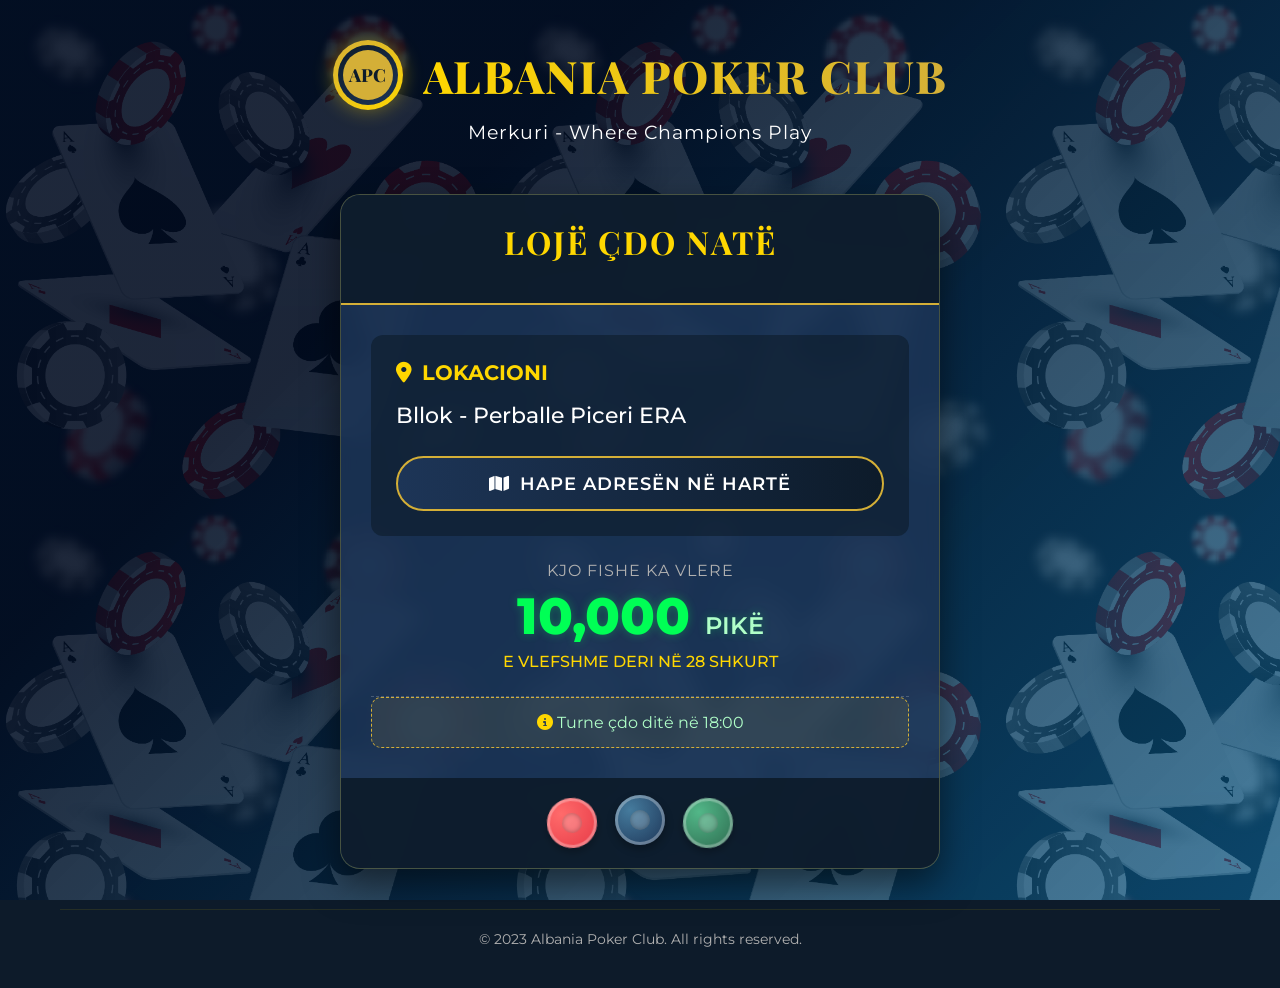
==== index.html @ 812c8078 "Edit text" ====
<!doctype html>
<html lang="en">
  <head>
    <meta charset="UTF-8" />
    <meta name="viewport" content="width=device-width, initial-scale=1.0" />
    <link
      href="https://fonts.googleapis.com/css2?family=Playfair+Display:wght@400;700;800&family=Montserrat:wght@300;400;500;600;700&display=swap"
      rel="stylesheet"
    />
    <link
      rel="stylesheet"
      href="https://cdnjs.cloudflare.com/ajax/libs/font-awesome/6.4.0/css/all.min.css"
    />
    <link rel="stylesheet" href="styles.css" />
    <title>Albania Poker Club | Merkuri</title>
  </head>
  <body>
    <div class="background-overlay"></div>

    <div class="container">
      <header class="header">
        <div class="logo">
          <div class="chip">
            <div class="chip-inner">
              <span>APC</span>
            </div>
          </div>
          <h1 class="club-name">Albania Poker Club</h1>
        </div>
        <div class="tagline">Merkuri - Where Champions Play</div>
      </header>

      <main class="main-content">
        <div class="tournament-card">
          <div class="card-header">
            <h2 class="tournament-title">LOJË ÇDO NATË</h2>
            <!-- <div class="free-entry-badge">ÇDO NATË</div> -->
          </div>

          <div class="card-body">
            <!-- <div class="tournament-details">
              <div class="detail-item">
                <i class="fas fa-clock"></i>
                <div>
                  <div class="detail-label">FILLON NË</div>
                  <div class="detail-value">18:00</div>
                </div>
              </div>

              <div class="detail-item">
                <i class="fas fa-calendar-day"></i>
                <div>
                  <div class="detail-label">TURNE</div>
                  <div class="detail-value">ÇDO DITË</div>
                </div>
              </div>
            </div> -->

            <div class="location-section">
              <h3 class="section-title">
                <i class="fas fa-map-marker-alt"></i> LOKACIONI
              </h3>
              <p class="address">Bllok - Perballe Piceri ERA</p>

              <a
                href="https://maps.app.goo.gl/FDHMuUutxPxe1han6"
                class="map-button"
                target="_blank"
              >
                <i class="fas fa-map"></i>
                HAPE ADRESËN NË HARTË
              </a>
            </div>

            <div class="featured-prize">
              <div class="prize-label">KJO FISHE KA VLERE</div>
              <div class="prize-value">
                10,000 <span class="prize-unit">PIKË</span>
              </div>
              <div class="prize-note">E VLEFSHME DERI NË 28 SHKURT</div>
            </div>

            <div class="action-note">
              <p><i class="fas fa-info-circle"></i> Turne çdo ditë në 18:00</p>
            </div>
          </div>

          <div class="card-footer">
            <div class="chip-stack">
              <div class="chip chip-red"></div>
              <div class="chip chip-blue"></div>
              <div class="chip chip-green"></div>
            </div>
          </div>
        </div>
      </main>

      <footer class="footer">
        <p>© 2023 Albania Poker Club. All rights reserved.</p>
      </footer>
    </div>

    <script src="script.js"></script>
  </body>
</html>
---- styles.css ----
* {
  margin: 0;
  padding: 0;
  box-sizing: border-box;
}

body {
  font-family: "Montserrat", sans-serif;
  height: 100vh;
  background-color: #0d1b2a;
  color: #fff;
  overflow-x: hidden;
  position: relative;
}

.container {
  position: relative;
  z-index: 2;
  min-height: 100vh;
  display: flex;
  flex-direction: column;
  padding: 20px;
  max-width: 1200px;
  margin: 0 auto;
}

/* Background with overlay */
body::before {
  content: "";
  position: fixed;
  top: 0;
  left: 0;
  width: 100%;
  height: 100%;
  background-image: url("assets/poker_bg2.png");
  background-size: 500px auto; /* Or 250px auto - adjust as needed */
  background-repeat: repeat;
  background-position: top left;
  z-index: 1;
}

.background-overlay {
  position: fixed;
  top: 0;
  left: 0;
  width: 100%;
  height: 100%;
  background: linear-gradient(135deg, #020d22e3 30%, #0b5580c0 100%);

  z-index: 1;
}

/* Header */
.header {
  text-align: center;
  padding: 20px 0 30px;
  margin-bottom: 20px;
}

.logo {
  display: flex;
  align-items: center;
  justify-content: center;
  gap: 20px;
  margin-bottom: 10px;
}

.logo .chip {
  width: 70px;
  height: 70px;
  border-radius: 50%;
  background: linear-gradient(145deg, #d4af37, #ffd700);
  display: flex;
  align-items: center;
  justify-content: center;
  position: relative;
  box-shadow: 0 0 20px rgba(255, 215, 0, 0.4);
}

.logo .chip::before {
  content: "";
  position: absolute;
  width: 60px;
  height: 60px;
  border-radius: 50%;
  background: linear-gradient(145deg, #0d1b2a, #1d3557);
}

.chip-inner {
  position: relative;
  z-index: 2;
  width: 50px;
  height: 50px;
  border-radius: 50%;
  background: #d4af37;
  display: flex;
  align-items: center;
  justify-content: center;
  color: #0d1b2a;
  font-weight: 800;
  font-size: 18px;
  font-family: "Playfair Display", serif;
}

.club-name {
  font-family: "Playfair Display", serif;
  font-size: 2.8rem;
  font-weight: 800;
  background: linear-gradient(to right, #ffd700, #d4af37);
  -webkit-background-clip: text;
  -webkit-text-fill-color: transparent;
  text-transform: uppercase;
  letter-spacing: 1.5px;
}

.tagline {
  font-size: 1.2rem;
  color: #ffffff;
  font-weight: 400;
  letter-spacing: 1px;
}

/* Tournament Card */
.tournament-card {
  background: rgba(29, 53, 87, 0.85);
  backdrop-filter: blur(10px);
  border-radius: 20px;
  overflow: hidden;
  max-width: 600px;
  margin: 0 auto 40px;
  border: 1px solid rgba(255, 215, 0, 0.2);
  box-shadow: 0 15px 35px rgba(0, 0, 0, 0.5);
  transition: transform 0.3s ease;
}

.tournament-card:hover {
  transform: translateY(-5px);
}

.card-header {
  background: rgba(13, 27, 42, 0.9);
  padding: 25px 30px;
  border-bottom: 2px solid #d4af37;
  text-align: center;
}

.tournament-title {
  font-family: "Playfair Display", serif;
  font-size: 2rem;
  font-weight: 700;
  color: #ffd700;
  margin-bottom: 15px;
  letter-spacing: 2px;
}

.free-entry-badge {
  display: inline-block;
  background: linear-gradient(to right, #00aa00, #00cc44);
  color: white;
  padding: 8px 20px;
  border-radius: 30px;
  font-weight: 700;
  font-size: 1.1rem;
  letter-spacing: 1px;
  box-shadow: 0 4px 15px rgba(0, 170, 0, 0.3);
}

.card-body {
  padding: 30px;
}

.featured-prize {
  text-align: center;
  padding-bottom: 25px;
  border-bottom: 1px dashed rgba(255, 255, 255, 0.2);
}

.prize-label {
  font-size: 1rem;
  color: #b0b0b0;
  text-transform: uppercase;
  letter-spacing: 1px;
  margin-bottom: 10px;
}

.prize-value {
  font-size: 3.2rem;
  font-weight: 800;
  color: #00ff55;
  text-shadow: 0 0 10px rgba(0, 255, 85, 0.3);
  line-height: 1;
  margin-bottom: 5px;
}

.prize-unit {
  font-size: 1.5rem;
  font-weight: 600;
  color: #b0ffc8;
}

.prize-note {
  font-size: 1rem;
  color: #ffd700;
  margin-top: 10px;
  font-weight: 500;
}

.tournament-details {
  display: grid;
  grid-template-columns: repeat(auto-fit, minmax(200px, 1fr));
  gap: 25px;
  margin-bottom: 30px;
}

.detail-item {
  display: flex;
  align-items: center;
  gap: 20px;
  background: rgba(13, 27, 42, 0.6);
  padding: 20px;
  border-radius: 12px;
  border-left: 4px solid #d4af37;
}

.detail-item i {
  font-size: 2rem;
  color: #ffd700;
}

.detail-label {
  font-size: 0.9rem;
  color: #b0b0b0;
  text-transform: uppercase;
  letter-spacing: 1px;
  margin-bottom: 5px;
}

.detail-value {
  font-size: 1.8rem;
  font-weight: 700;
  color: #fff;
}

.location-section {
  background: rgba(13, 27, 42, 0.6);
  padding: 25px;
  border-radius: 12px;
  margin-bottom: 25px;
}

.section-title {
  font-size: 1.3rem;
  color: #ffd700;
  margin-bottom: 15px;
  display: flex;
  align-items: center;
  gap: 10px;
}

.address {
  font-size: 1.4rem;
  font-weight: 500;
  margin-bottom: 25px;
  line-height: 1.4;
}

.map-button {
  display: inline-flex;
  align-items: center;
  justify-content: center;
  gap: 10px;
  background: linear-gradient(to right, #1d3557, #0d1b2a);
  color: white;
  text-decoration: none;
  padding: 15px 30px;
  border-radius: 30px;
  font-weight: 600;
  font-size: 1.1rem;
  letter-spacing: 1px;
  border: 2px solid #d4af37;
  transition: all 0.3s ease;
  width: 100%;
}

.map-button:hover {
  background: linear-gradient(to right, #d4af37, #ffd700);
  color: #0d1b2a;
  transform: translateY(-3px);
  box-shadow: 0 10px 20px rgba(212, 175, 55, 0.3);
}

.action-note {
  display: flex;
  flex-direction: column;
  align-items: center;
  justify-content: center;
  gap: 10px;
  background: rgba(212, 175, 55, 0.1);
  padding: 15px;
  border-radius: 10px;
  font-size: 1rem;
  color: #b0ffc8;
  border: 1px dashed #d4af37;
}

.action-note i {
  color: #ffd700;
}

.card-footer {
  background: rgba(13, 27, 42, 0.9);
  padding: 20px;
  display: flex;
  justify-content: center;
}

.chip-stack {
  display: flex;
  gap: 10px;
}

/* Poker Chips in Footer - Fixed Styles */
.card-footer .chip {
  width: 50px;
  height: 50px;
  border-radius: 50%;
  position: relative;
  box-shadow: 0 4px 8px rgba(0, 0, 0, 0.3);
  display: flex;
  align-items: center;
  justify-content: center;
}

/* Remove the logo chip's ::before pseudo-element for footer chips */
.card-footer .chip::before {
  content: "";
  position: absolute;
  width: 20px;
  height: 20px;
  border-radius: 50%;
  background: rgba(255, 255, 255, 0.2);
  box-shadow: inset 0 0 5px rgba(0, 0, 0, 0.3);
  z-index: 1;
}

/* Poker chip edge effect */
.card-footer .chip::after {
  content: "";
  position: absolute;
  width: 100%;
  height: 100%;
  border-radius: 50%;
  border: 3px solid rgba(255, 255, 255, 0.3);
  box-sizing: border-box;
}

/* Poker chip colors */
.chip-red {
  background: radial-gradient(circle at 30% 30%, #ff6b6b, #e63946);
}

.chip-blue {
  background: radial-gradient(circle at 30% 30%, #457b9d, #1d3557);
}

.chip-green {
  background: radial-gradient(circle at 30% 30%, #52b788, #2d6a4f);
}

/* Poker chip stack effect */
.chip-stack .chip:nth-child(1) {
  transform: translateX(-8px) rotate(-5deg);
}

.chip-stack .chip:nth-child(2) {
  transform: translateY(-3px);
  z-index: 1;
}

.chip-stack .chip:nth-child(3) {
  transform: translateX(8px) rotate(5deg);
}

/* Footer */
.footer {
  text-align: center;
  padding: 20px;
  color: #b0b0b0;
  font-size: 0.9rem;
  margin-top: auto;
  border-top: 1px solid rgba(255, 215, 0, 0.1);
}

.contact {
  margin-top: 5px;
  color: #d4af37;
  font-weight: 500;
}

/* Responsive Design */
@media (max-width: 768px) {
  .container {
    padding: 15px;
  }

  .club-name {
    font-size: 2rem;
  }

  .tournament-card {
    margin-bottom: 30px;
  }

  .prize-value {
    font-size: 2.5rem;
  }

  .tournament-details {
    grid-template-columns: 1fr;
    gap: 15px;
  }

  .detail-value {
    font-size: 1.5rem;
  }

  .address {
    font-size: 1.2rem;
  }

  .logo {
    flex-direction: column;
    gap: 15px;
  }

  /* Adjust chip size on mobile */
  .card-footer .chip {
    width: 40px;
    height: 40px;
  }

  .card-footer .chip::before {
    width: 15px;
    height: 15px;
  }
}

@media (max-width: 480px) {
  .club-name {
    font-size: 1.7rem;
  }

  .card-body {
    padding: 20px;
  }

  .prize-value {
    font-size: 2rem;
  }

  .tournament-title {
    font-size: 1.5rem;
  }

  .card-footer .chip {
    width: 35px;
    height: 35px;
  }

  .chip-stack {
    gap: 5px;
  }
}
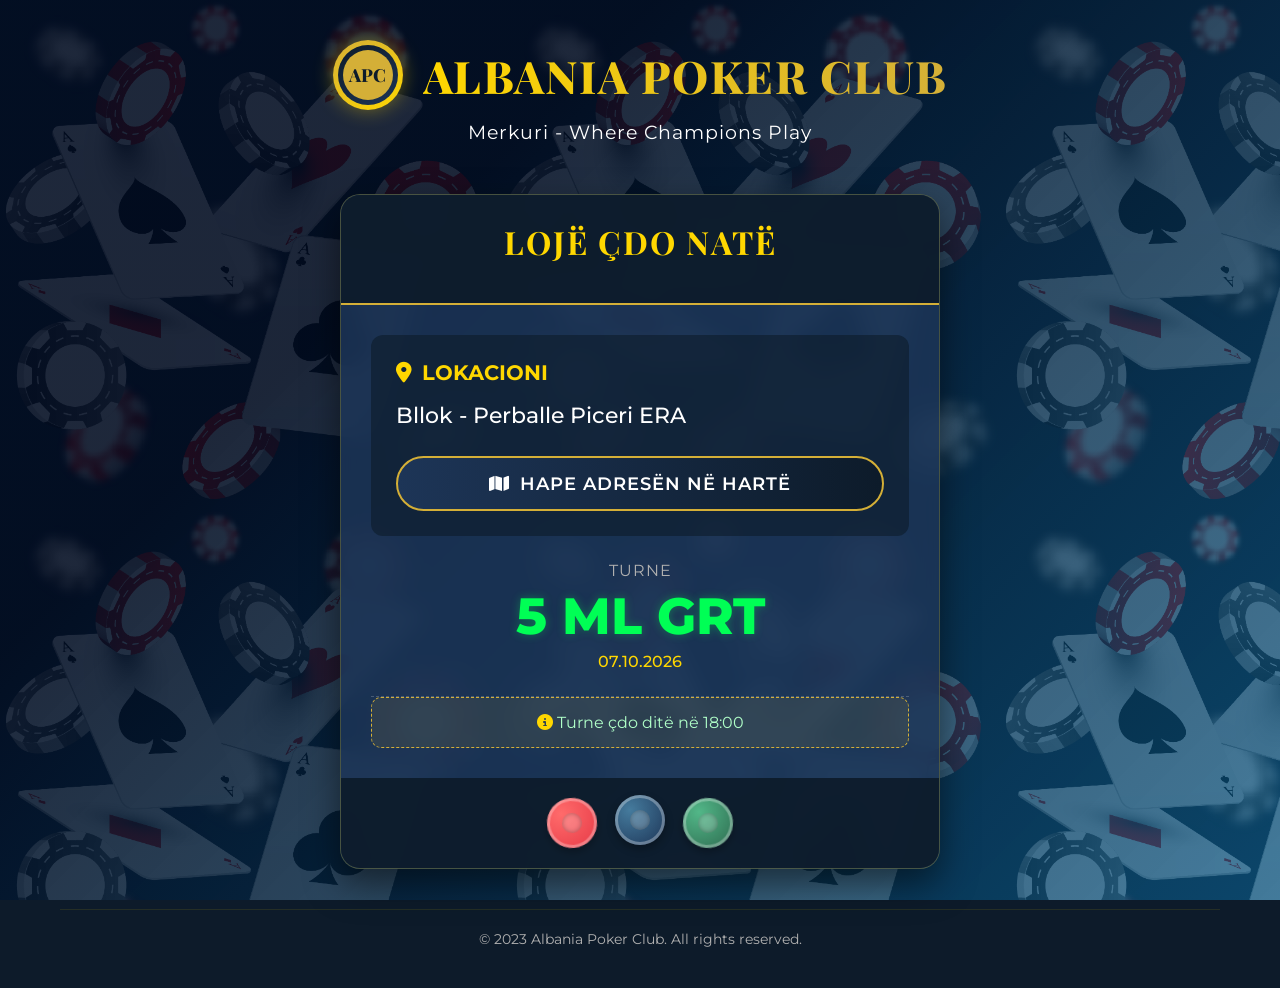
==== commit 90f586ef: "Modify tournament card details in index.html Updated tournament prize details and location informati" ====
--- a/index.html
+++ b/index.html
@@ -73,11 +73,9 @@
             </div>
 
             <div class="featured-prize">
-              <div class="prize-label">KJO FISHE KA VLERE</div>
-              <div class="prize-value">
-                10,000 <span class="prize-unit">PIKË</span>
-              </div>
-              <div class="prize-note">E VLEFSHME DERI NË 28 SHKURT</div>
+              <div class="prize-label">Turne</div>
+              <div class="prize-value">5 ML GRT</div>
+              <div class="prize-note">07.10.2026</div>
             </div>
 
             <div class="action-note">
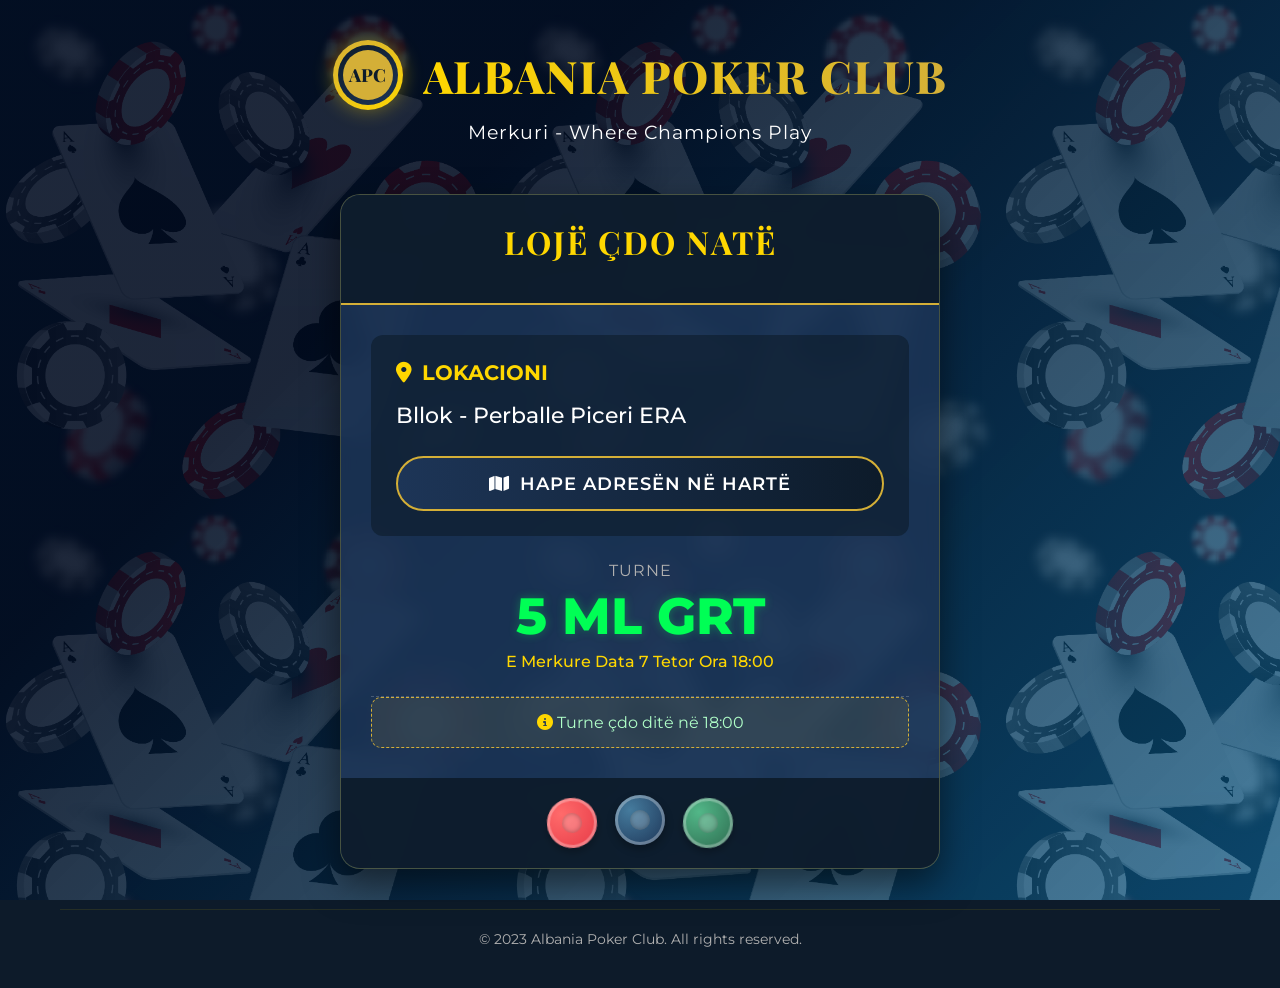
==== commit 8944b3cd: "Revise tournament card details and footer content Updated tournament details and prize information i" ====
--- a/index.html
+++ b/index.html
@@ -75,7 +75,7 @@
             <div class="featured-prize">
               <div class="prize-label">Turne</div>
               <div class="prize-value">5 ML GRT</div>
-              <div class="prize-note">07.10.2026</div>
+              <div class="prize-note">E Merkure Data 7 Tetor Ora 18:00</div>
             </div>
 
             <div class="action-note">
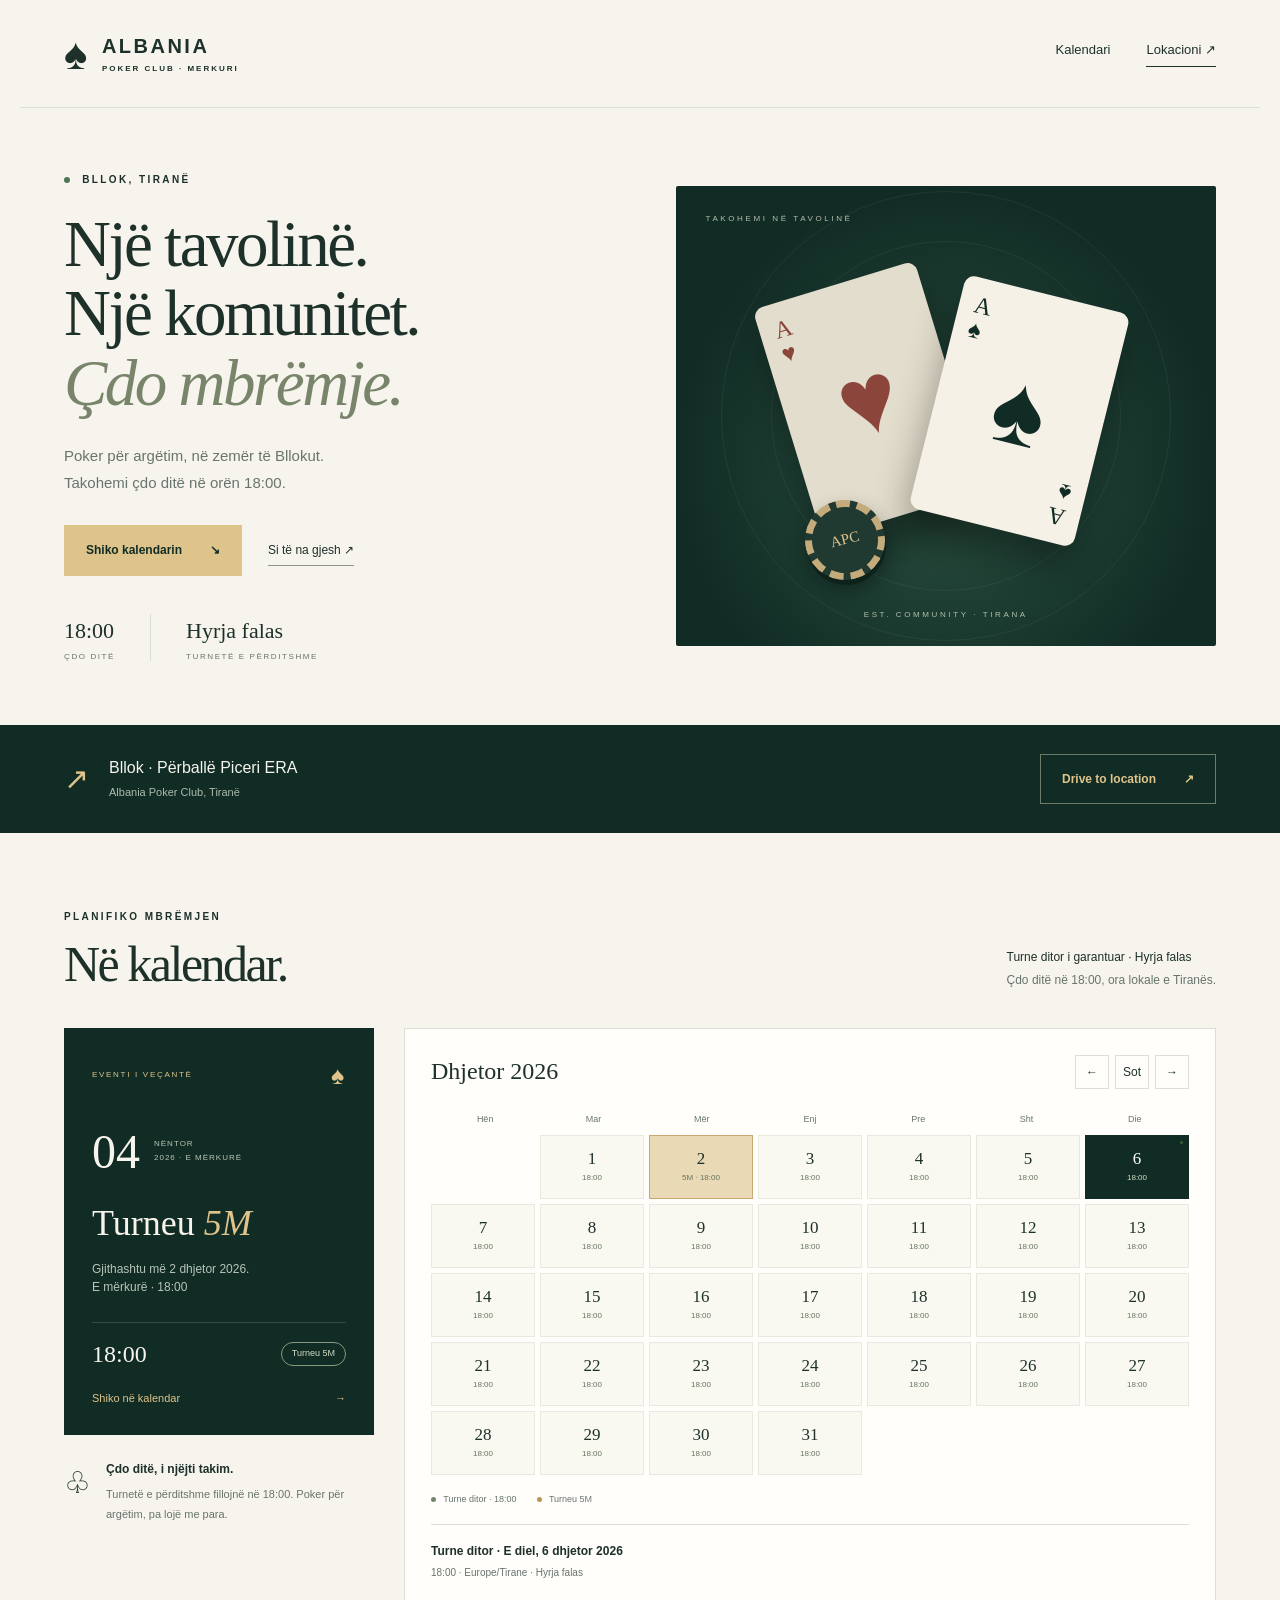
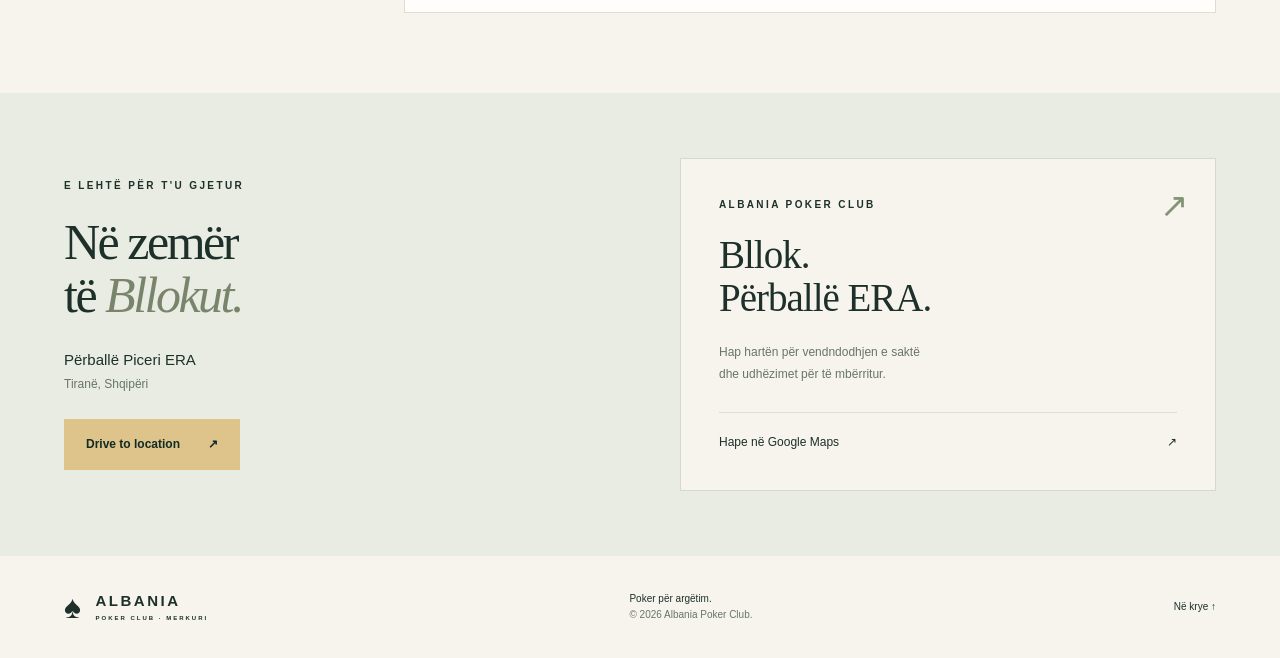
==== commit eb4dc93a: "Redesign club site with clear directions and Tirana tournament calendar" ====
--- a/index.html
+++ b/index.html
@@ -1,103 +1,30 @@
-<!doctype html>
-<html lang="en">
-  <head>
-    <meta charset="UTF-8" />
-    <meta name="viewport" content="width=device-width, initial-scale=1.0" />
-    <link
-      href="https://fonts.googleapis.com/css2?family=Playfair+Display:wght@400;700;800&family=Montserrat:wght@300;400;500;600;700&display=swap"
-      rel="stylesheet"
-    />
-    <link
-      rel="stylesheet"
-      href="https://cdnjs.cloudflare.com/ajax/libs/font-awesome/6.4.0/css/all.min.css"
-    />
-    <link rel="stylesheet" href="styles.css" />
-    <title>Albania Poker Club | Merkuri</title>
-  </head>
-  <body>
-    <div class="background-overlay"></div>
-
-    <div class="container">
-      <header class="header">
-        <div class="logo">
-          <div class="chip">
-            <div class="chip-inner">
-              <span>APC</span>
-            </div>
-          </div>
-          <h1 class="club-name">Albania Poker Club</h1>
-        </div>
-        <div class="tagline">Merkuri - Where Champions Play</div>
-      </header>
-
-      <main class="main-content">
-        <div class="tournament-card">
-          <div class="card-header">
-            <h2 class="tournament-title">LOJË ÇDO NATË</h2>
-            <!-- <div class="free-entry-badge">ÇDO NATË</div> -->
-          </div>
-
-          <div class="card-body">
-            <!-- <div class="tournament-details">
-              <div class="detail-item">
-                <i class="fas fa-clock"></i>
-                <div>
-                  <div class="detail-label">FILLON NË</div>
-                  <div class="detail-value">18:00</div>
-                </div>
-              </div>
-
-              <div class="detail-item">
-                <i class="fas fa-calendar-day"></i>
-                <div>
-                  <div class="detail-label">TURNE</div>
-                  <div class="detail-value">ÇDO DITË</div>
-                </div>
-              </div>
-            </div> -->
-
-            <div class="location-section">
-              <h3 class="section-title">
-                <i class="fas fa-map-marker-alt"></i> LOKACIONI
-              </h3>
-              <p class="address">Bllok - Perballe Piceri ERA</p>
-
-              <a
-                href="https://maps.app.goo.gl/FDHMuUutxPxe1han6"
-                class="map-button"
-                target="_blank"
-              >
-                <i class="fas fa-map"></i>
-                HAPE ADRESËN NË HARTË
-              </a>
-            </div>
-
-            <div class="featured-prize">
-              <div class="prize-label">Turne</div>
-              <div class="prize-value">5 ML GRT</div>
-              <div class="prize-note">E Merkure Data 7 Tetor Ora 18:00</div>
-            </div>
-
-            <div class="action-note">
-              <p><i class="fas fa-info-circle"></i> Turne çdo ditë në 18:00</p>
-            </div>
-          </div>
-
-          <div class="card-footer">
-            <div class="chip-stack">
-              <div class="chip chip-red"></div>
-              <div class="chip chip-blue"></div>
-              <div class="chip chip-green"></div>
-            </div>
-          </div>
-        </div>
-      </main>
-
-      <footer class="footer">
-        <p>© 2023 Albania Poker Club. All rights reserved.</p>
-      </footer>
-    </div>
-
-    <script src="script.js"></script>
-  </body>
-</html>
+<!doctype html>
+<html lang="sq">
+<head>
+<meta charset="utf-8"><meta name="viewport" content="width=device-width,initial-scale=1">
+<meta name="theme-color" content="#112c25">
+<meta name="description" content="Albania Poker Club, Bllok, përballë Piceri ERA. Turne për argëtim çdo ditë në 18:00, hyrja falas. Shiko kalendarin dhe udhëzimet për të ardhur.">
+<title>Albania Poker Club | Turne & Lokacioni</title>
+<link rel="stylesheet" href="styles.css"><script src="script.js" defer></script>
+</head>
+<body>
+<a class="skip" href="#main">Kalo te përmbajtja</a>
+<header class="header wrap">
+<a href="#" class="brand" aria-label="Albania Poker Club, kryefaqja"><span class="brand-symbol" aria-hidden="true">♠</span><span>ALBANIA<span class="brand-small">POKER CLUB · MERKURI</span></span></a>
+<nav aria-label="Navigimi kryesor"><a href="#calendar">Kalendari</a><a href="#location">Lokacioni <span aria-hidden="true">↗</span></a></nav>
+</header>
+<main id="main">
+<section class="hero wrap" aria-labelledby="hero-title">
+<div class="hero-copy"><p class="eyebrow"><span class="dot"></span> BLLOK, TIRANË</p><h1 id="hero-title">Një tavolinë.<br>Një komunitet.<br><em>Çdo mbrëmje.</em></h1><p class="intro">Poker për argëtim, në zemër të Bllokut.<br>Takohemi çdo ditë në orën 18:00.</p><div class="hero-actions"><a class="button gold" href="#calendar">Shiko kalendarin <span aria-hidden="true">↘</span></a><a class="text-link" href="#location">Si të na gjesh <span aria-hidden="true">↗</span></a></div><div class="hero-facts"><span>18:00 <small>ÇDO DITË</small></span><span>Hyrja falas <small>TURNETË E PËRDITSHME</small></span></div></div>
+<div class="hero-art" aria-hidden="true"><div class="orbit orbit-one"></div><div class="orbit orbit-two"></div><span class="art-caption">TAKOHEMI NË TAVOLINË</span><div class="playing-card rear"><span>A<br>♥</span><b>♥</b></div><div class="playing-card front"><span>A<br>♠</span><b>♠</b><span class="card-bottom">A<br>♠</span></div><div class="art-chip">APC</div><span class="art-bottom">EST. COMMUNITY · TIRANA</span></div>
+</section>
+<div class="location-strip"><div class="wrap strip-inner"><div><span class="pin" aria-hidden="true">↗</span><span><strong>Bllok · Përballë Piceri ERA</strong><small>Albania Poker Club, Tiranë</small></span></div><a class="button outline" href="https://www.google.com/maps/dir/?api=1&amp;destination=41.3203651%2C19.814634&amp;travelmode=driving" target="_blank" rel="noopener noreferrer">Drive to location <span aria-hidden="true">↗</span><span class="sr-only"> (hapet në skedë të re)</span></a></div></div>
+<section class="schedule wrap" id="calendar" aria-labelledby="calendar-heading">
+<div class="section-top"><div><p class="eyebrow">PLANIFIKO MBRËMJEN</p><h2 id="calendar-heading">Në kalendar.</h2></div><p>Turne ditor i garantuar · Hyrja falas<br><span class="muted">Çdo ditë në 18:00, ora lokale e Tiranës.</span></p></div>
+<div class="schedule-layout"><aside><article class="feature-event"><div class="event-kicker"><span>EVENTI I VEÇANTË</span><span aria-hidden="true">♠</span></div><p class="feature-date">04 <span>NËNTOR<br>2026 · E MËRKURË</span></p><h3>Turneu <em>5M</em></h3><p>Gjithashtu më 2 dhjetor 2026.<br>E mërkurë · 18:00</p><div class="event-bottom"><span>18:00</span><span class="pill">Turneu 5M</span></div><button class="event-link" id="show-special" type="button">Shiko në kalendar <span aria-hidden="true">→</span></button></article><div class="daily-note"><span aria-hidden="true">♧</span><div><h3>Çdo ditë, i njëjti takim.</h3><p>Turnetë e përditshme fillojnë në 18:00. Poker për argëtim, pa lojë me para.</p></div></div></aside>
+<div class="calendar-panel"><div class="calendar-toolbar"><h3 id="month-label" aria-live="polite"></h3><div class="calendar-controls"><button id="prev-month" type="button" aria-label="Muaji i kaluar">←</button><button id="today" type="button">Sot</button><button id="next-month" type="button" aria-label="Muaji tjetër">→</button></div></div><div class="weekdays" aria-hidden="true"><span>Hën</span><span>Mar</span><span>Mër</span><span>Enj</span><span>Pre</span><span>Sht</span><span>Die</span></div><div id="calendar-grid" class="calendar-grid" role="group" aria-label="Ditët e muajit"></div><div class="calendar-legend"><span><i class="legend-dot"></i> Turne ditor · 18:00</span><span><i class="legend-dot special-dot"></i> Turneu 5M</span></div><div id="selected-event" class="selected-event" aria-live="polite"></div><noscript><p>Turne çdo ditë në orën 18:00. Turneu 5M: e mërkurë, 4 nëntor 2026, ora 18:00. Turneu 5M: e mërkurë, 2 dhjetor 2026, ora 18:00.</p></noscript></div></div>
+</section>
+<section class="visit" id="location" aria-labelledby="location-heading"><div class="wrap visit-layout"><div><p class="eyebrow">E LEHTË PËR T'U GJETUR</p><h2 id="location-heading">Në zemër<br>të <em>Bllokut.</em></h2><p class="visit-address">Përballë Piceri ERA<br><span>Tiranë, Shqipëri</span></p><a class="button gold" href="https://www.google.com/maps/dir/?api=1&amp;destination=41.3203651%2C19.814634&amp;travelmode=driving" target="_blank" rel="noopener noreferrer">Drive to location <span aria-hidden="true">↗</span><span class="sr-only"> (hapet në skedë të re)</span></a></div><div class="address-card"><span class="address-icon" aria-hidden="true">↗</span><p class="eyebrow">ALBANIA POKER CLUB</p><h3>Bllok.<br>Përballë ERA.</h3><p>Hap hartën për vendndodhjen e saktë<br>dhe udhëzimet për të mbërritur.</p><a href="https://maps.app.goo.gl/FDHMuUutxPxe1han6" target="_blank" rel="noopener noreferrer">Hape në Google Maps <span aria-hidden="true">↗</span><span class="sr-only"> (hapet në skedë të re)</span></a></div></div></section>
+</main>
+<footer class="wrap footer"><a class="brand" href="#"><span class="brand-symbol" aria-hidden="true">♠</span><span>ALBANIA<span class="brand-small">POKER CLUB · MERKURI</span></span></a><p>Poker për argëtim.<br><span>© <span id="year">2026</span> Albania Poker Club.</span></p><a href="#main">Në krye ↑</a></footer>
+</body></html>
--- a/styles.css
+++ b/styles.css
@@ -1,473 +1,4 @@
-* {
-  margin: 0;
-  padding: 0;
-  box-sizing: border-box;
-}
-
-body {
-  font-family: "Montserrat", sans-serif;
-  height: 100vh;
-  background-color: #0d1b2a;
-  color: #fff;
-  overflow-x: hidden;
-  position: relative;
-}
-
-.container {
-  position: relative;
-  z-index: 2;
-  min-height: 100vh;
-  display: flex;
-  flex-direction: column;
-  padding: 20px;
-  max-width: 1200px;
-  margin: 0 auto;
-}
-
-/* Background with overlay */
-body::before {
-  content: "";
-  position: fixed;
-  top: 0;
-  left: 0;
-  width: 100%;
-  height: 100%;
-  background-image: url("assets/poker_bg2.png");
-  background-size: 500px auto; /* Or 250px auto - adjust as needed */
-  background-repeat: repeat;
-  background-position: top left;
-  z-index: 1;
-}
-
-.background-overlay {
-  position: fixed;
-  top: 0;
-  left: 0;
-  width: 100%;
-  height: 100%;
-  background: linear-gradient(135deg, #020d22e3 30%, #0b5580c0 100%);
-
-  z-index: 1;
-}
-
-/* Header */
-.header {
-  text-align: center;
-  padding: 20px 0 30px;
-  margin-bottom: 20px;
-}
-
-.logo {
-  display: flex;
-  align-items: center;
-  justify-content: center;
-  gap: 20px;
-  margin-bottom: 10px;
-}
-
-.logo .chip {
-  width: 70px;
-  height: 70px;
-  border-radius: 50%;
-  background: linear-gradient(145deg, #d4af37, #ffd700);
-  display: flex;
-  align-items: center;
-  justify-content: center;
-  position: relative;
-  box-shadow: 0 0 20px rgba(255, 215, 0, 0.4);
-}
-
-.logo .chip::before {
-  content: "";
-  position: absolute;
-  width: 60px;
-  height: 60px;
-  border-radius: 50%;
-  background: linear-gradient(145deg, #0d1b2a, #1d3557);
-}
-
-.chip-inner {
-  position: relative;
-  z-index: 2;
-  width: 50px;
-  height: 50px;
-  border-radius: 50%;
-  background: #d4af37;
-  display: flex;
-  align-items: center;
-  justify-content: center;
-  color: #0d1b2a;
-  font-weight: 800;
-  font-size: 18px;
-  font-family: "Playfair Display", serif;
-}
-
-.club-name {
-  font-family: "Playfair Display", serif;
-  font-size: 2.8rem;
-  font-weight: 800;
-  background: linear-gradient(to right, #ffd700, #d4af37);
-  -webkit-background-clip: text;
-  -webkit-text-fill-color: transparent;
-  text-transform: uppercase;
-  letter-spacing: 1.5px;
-}
-
-.tagline {
-  font-size: 1.2rem;
-  color: #ffffff;
-  font-weight: 400;
-  letter-spacing: 1px;
-}
-
-/* Tournament Card */
-.tournament-card {
-  background: rgba(29, 53, 87, 0.85);
-  backdrop-filter: blur(10px);
-  border-radius: 20px;
-  overflow: hidden;
-  max-width: 600px;
-  margin: 0 auto 40px;
-  border: 1px solid rgba(255, 215, 0, 0.2);
-  box-shadow: 0 15px 35px rgba(0, 0, 0, 0.5);
-  transition: transform 0.3s ease;
-}
-
-.tournament-card:hover {
-  transform: translateY(-5px);
-}
-
-.card-header {
-  background: rgba(13, 27, 42, 0.9);
-  padding: 25px 30px;
-  border-bottom: 2px solid #d4af37;
-  text-align: center;
-}
-
-.tournament-title {
-  font-family: "Playfair Display", serif;
-  font-size: 2rem;
-  font-weight: 700;
-  color: #ffd700;
-  margin-bottom: 15px;
-  letter-spacing: 2px;
-}
-
-.free-entry-badge {
-  display: inline-block;
-  background: linear-gradient(to right, #00aa00, #00cc44);
-  color: white;
-  padding: 8px 20px;
-  border-radius: 30px;
-  font-weight: 700;
-  font-size: 1.1rem;
-  letter-spacing: 1px;
-  box-shadow: 0 4px 15px rgba(0, 170, 0, 0.3);
-}
-
-.card-body {
-  padding: 30px;
-}
-
-.featured-prize {
-  text-align: center;
-  padding-bottom: 25px;
-  border-bottom: 1px dashed rgba(255, 255, 255, 0.2);
-}
-
-.prize-label {
-  font-size: 1rem;
-  color: #b0b0b0;
-  text-transform: uppercase;
-  letter-spacing: 1px;
-  margin-bottom: 10px;
-}
-
-.prize-value {
-  font-size: 3.2rem;
-  font-weight: 800;
-  color: #00ff55;
-  text-shadow: 0 0 10px rgba(0, 255, 85, 0.3);
-  line-height: 1;
-  margin-bottom: 5px;
-}
-
-.prize-unit {
-  font-size: 1.5rem;
-  font-weight: 600;
-  color: #b0ffc8;
-}
-
-.prize-note {
-  font-size: 1rem;
-  color: #ffd700;
-  margin-top: 10px;
-  font-weight: 500;
-}
-
-.tournament-details {
-  display: grid;
-  grid-template-columns: repeat(auto-fit, minmax(200px, 1fr));
-  gap: 25px;
-  margin-bottom: 30px;
-}
-
-.detail-item {
-  display: flex;
-  align-items: center;
-  gap: 20px;
-  background: rgba(13, 27, 42, 0.6);
-  padding: 20px;
-  border-radius: 12px;
-  border-left: 4px solid #d4af37;
-}
-
-.detail-item i {
-  font-size: 2rem;
-  color: #ffd700;
-}
-
-.detail-label {
-  font-size: 0.9rem;
-  color: #b0b0b0;
-  text-transform: uppercase;
-  letter-spacing: 1px;
-  margin-bottom: 5px;
-}
-
-.detail-value {
-  font-size: 1.8rem;
-  font-weight: 700;
-  color: #fff;
-}
-
-.location-section {
-  background: rgba(13, 27, 42, 0.6);
-  padding: 25px;
-  border-radius: 12px;
-  margin-bottom: 25px;
-}
-
-.section-title {
-  font-size: 1.3rem;
-  color: #ffd700;
-  margin-bottom: 15px;
-  display: flex;
-  align-items: center;
-  gap: 10px;
-}
-
-.address {
-  font-size: 1.4rem;
-  font-weight: 500;
-  margin-bottom: 25px;
-  line-height: 1.4;
-}
-
-.map-button {
-  display: inline-flex;
-  align-items: center;
-  justify-content: center;
-  gap: 10px;
-  background: linear-gradient(to right, #1d3557, #0d1b2a);
-  color: white;
-  text-decoration: none;
-  padding: 15px 30px;
-  border-radius: 30px;
-  font-weight: 600;
-  font-size: 1.1rem;
-  letter-spacing: 1px;
-  border: 2px solid #d4af37;
-  transition: all 0.3s ease;
-  width: 100%;
-}
-
-.map-button:hover {
-  background: linear-gradient(to right, #d4af37, #ffd700);
-  color: #0d1b2a;
-  transform: translateY(-3px);
-  box-shadow: 0 10px 20px rgba(212, 175, 55, 0.3);
-}
-
-.action-note {
-  display: flex;
-  flex-direction: column;
-  align-items: center;
-  justify-content: center;
-  gap: 10px;
-  background: rgba(212, 175, 55, 0.1);
-  padding: 15px;
-  border-radius: 10px;
-  font-size: 1rem;
-  color: #b0ffc8;
-  border: 1px dashed #d4af37;
-}
-
-.action-note i {
-  color: #ffd700;
-}
-
-.card-footer {
-  background: rgba(13, 27, 42, 0.9);
-  padding: 20px;
-  display: flex;
-  justify-content: center;
-}
-
-.chip-stack {
-  display: flex;
-  gap: 10px;
-}
-
-/* Poker Chips in Footer - Fixed Styles */
-.card-footer .chip {
-  width: 50px;
-  height: 50px;
-  border-radius: 50%;
-  position: relative;
-  box-shadow: 0 4px 8px rgba(0, 0, 0, 0.3);
-  display: flex;
-  align-items: center;
-  justify-content: center;
-}
-
-/* Remove the logo chip's ::before pseudo-element for footer chips */
-.card-footer .chip::before {
-  content: "";
-  position: absolute;
-  width: 20px;
-  height: 20px;
-  border-radius: 50%;
-  background: rgba(255, 255, 255, 0.2);
-  box-shadow: inset 0 0 5px rgba(0, 0, 0, 0.3);
-  z-index: 1;
-}
-
-/* Poker chip edge effect */
-.card-footer .chip::after {
-  content: "";
-  position: absolute;
-  width: 100%;
-  height: 100%;
-  border-radius: 50%;
-  border: 3px solid rgba(255, 255, 255, 0.3);
-  box-sizing: border-box;
-}
-
-/* Poker chip colors */
-.chip-red {
-  background: radial-gradient(circle at 30% 30%, #ff6b6b, #e63946);
-}
-
-.chip-blue {
-  background: radial-gradient(circle at 30% 30%, #457b9d, #1d3557);
-}
-
-.chip-green {
-  background: radial-gradient(circle at 30% 30%, #52b788, #2d6a4f);
-}
-
-/* Poker chip stack effect */
-.chip-stack .chip:nth-child(1) {
-  transform: translateX(-8px) rotate(-5deg);
-}
-
-.chip-stack .chip:nth-child(2) {
-  transform: translateY(-3px);
-  z-index: 1;
-}
-
-.chip-stack .chip:nth-child(3) {
-  transform: translateX(8px) rotate(5deg);
-}
-
-/* Footer */
-.footer {
-  text-align: center;
-  padding: 20px;
-  color: #b0b0b0;
-  font-size: 0.9rem;
-  margin-top: auto;
-  border-top: 1px solid rgba(255, 215, 0, 0.1);
-}
-
-.contact {
-  margin-top: 5px;
-  color: #d4af37;
-  font-weight: 500;
-}
-
-/* Responsive Design */
-@media (max-width: 768px) {
-  .container {
-    padding: 15px;
-  }
-
-  .club-name {
-    font-size: 2rem;
-  }
-
-  .tournament-card {
-    margin-bottom: 30px;
-  }
-
-  .prize-value {
-    font-size: 2.5rem;
-  }
-
-  .tournament-details {
-    grid-template-columns: 1fr;
-    gap: 15px;
-  }
-
-  .detail-value {
-    font-size: 1.5rem;
-  }
-
-  .address {
-    font-size: 1.2rem;
-  }
-
-  .logo {
-    flex-direction: column;
-    gap: 15px;
-  }
-
-  /* Adjust chip size on mobile */
-  .card-footer .chip {
-    width: 40px;
-    height: 40px;
-  }
-
-  .card-footer .chip::before {
-    width: 15px;
-    height: 15px;
-  }
-}
-
-@media (max-width: 480px) {
-  .club-name {
-    font-size: 1.7rem;
-  }
-
-  .card-body {
-    padding: 20px;
-  }
-
-  .prize-value {
-    font-size: 2rem;
-  }
-
-  .tournament-title {
-    font-size: 1.5rem;
-  }
-
-  .card-footer .chip {
-    width: 35px;
-    height: 35px;
-  }
-
-  .chip-stack {
-    gap: 5px;
-  }
-}
+:root{--green:#112c25;--green2:#19372e;--ink:#1d302a;--cream:#f6f4ed;--gold:#dec38b;--muted:#68746d;--line:#dcded4}*{box-sizing:border-box}html{scroll-behavior:smooth;scroll-padding-top:24px}body{margin:0;background:var(--cream);color:var(--ink);font-family:Arial,Helvetica,sans-serif;font-size:15px;line-height:1.55}a{color:inherit;text-decoration:none}button{font:inherit;cursor:pointer}button,a{-webkit-tap-highlight-color:transparent}button:focus-visible,a:focus-visible{outline:3px solid #aa761b;outline-offset:5px}.wrap{max-width:1240px;padding-left:44px;padding-right:44px;margin:auto}.header{height:108px;display:flex;align-items:center;justify-content:space-between;border-bottom:1px solid var(--line)}.brand{display:flex;gap:12px;align-items:center;font-weight:700;letter-spacing:2.5px;font-size:20px;line-height:1.3}.brand-symbol{font-size:44px;line-height:1}.brand-small{display:block;font-size:8px;letter-spacing:2px;margin-top:5px}.header nav{display:flex;gap:36px;font-size:13px}.header nav a:last-child{border-bottom:1px solid;padding-bottom:6px}.hero{display:grid;grid-template-columns:1.05fr 1fr;gap:44px;padding-top:64px;padding-bottom:64px;align-items:center}.eyebrow{font-size:10px;letter-spacing:2.4px;font-weight:700;margin:0 0 22px}.dot{display:inline-block;width:6px;height:6px;border-radius:50%;background:#4d7453;margin-right:7px}h1,h2,h3,p{margin-top:0}h1,h2{font-family:Georgia,'Times New Roman',serif;font-weight:400;letter-spacing:-2.5px;line-height:1.07}h1{font-size:65px;margin-bottom:24px}em{font-weight:400;color:#79856b}h2{font-size:50px;margin-bottom:0}.intro{color:var(--muted);font-size:15px;line-height:1.8}.hero-actions{display:flex;gap:26px;align-items:center;margin-top:29px}.button{display:inline-flex;justify-content:center;align-items:center;gap:28px;padding:15px 21px;font-size:12px;font-weight:700;border:1px solid transparent}.button.gold{background:var(--gold);color:var(--green)}.button:hover{filter:brightness(.95)}.text-link{font-size:12px;border-bottom:1px solid #8c938b;padding:6px 0}.hero-facts{display:flex;gap:35px;margin-top:38px}.hero-facts>span{font-size:22px;font-family:Georgia,serif}.hero-facts>span+span{border-left:1px solid var(--line);padding-left:35px}.hero-facts small{display:block;font:8px Arial;letter-spacing:1.6px;margin-top:4px;color:var(--muted)}.hero-art{height:460px;background:radial-gradient(ellipse at 50% 60%,#2c5141,var(--green) 70%);position:relative;overflow:hidden;border-radius:2px}.orbit{position:absolute;width:450px;height:450px;border:1px solid #a1b19a18;border-radius:50%;left:50%;top:50%;transform:translate(-50%,-50%)}.orbit-two{width:350px;height:350px}.art-caption,.art-bottom{position:absolute;font-size:8px;letter-spacing:2.6px;color:#b4bdad;left:30px;top:27px}.art-bottom{top:auto;bottom:25px;left:0;width:100%;text-align:center}.playing-card{width:169px;height:240px;background:#f5f1e6;position:absolute;top:105px;left:48%;border-radius:10px;box-shadow:0 20px 36px #0005;padding:15px;color:var(--green);font:24px Georgia;line-height:1.05;transform:rotate(14deg)}.playing-card b{position:absolute;left:50%;top:50%;transform:translate(-50%,-50%);font-size:100px}.playing-card.rear{left:20%;top:94px;transform:rotate(-17deg);color:#8b453b;background:#e2ddcc}.card-bottom{position:absolute;right:15px;bottom:15px;transform:rotate(180deg)}.art-chip{position:absolute;left:24%;top:314px;width:80px;height:80px;border:7px dashed #c3ab7b;border-radius:50%;background:#203a31;box-shadow:0 5px 0 #0d221b,0 10px 20px #0005;display:grid;place-items:center;color:var(--gold);font-family:Georgia;transform:rotate(-14deg)}.location-strip{background:var(--green);color:var(--cream)}.strip-inner{min-height:108px;display:flex;align-items:center;justify-content:space-between;gap:20px}.strip-inner>div{display:flex;align-items:center;gap:20px}.pin{font-size:30px;color:var(--gold)}.strip-inner strong{font-size:16px;font-weight:400}.strip-inner small{display:block;color:#adbaad;font-size:11px;margin-top:3px}.outline{border-color:#6c7b66;color:var(--gold)}.schedule{padding-top:76px;padding-bottom:80px}.section-top{display:flex;justify-content:space-between;align-items:end;margin-bottom:36px;gap:24px}.section-top .eyebrow{margin-bottom:14px}.section-top>p{font-size:12px;margin:0;line-height:1.9}.muted{color:var(--muted)}.schedule-layout{display:grid;grid-template-columns:310px 1fr;gap:30px}.feature-event{background:var(--green);color:var(--cream);padding:28px;position:relative}.event-kicker{display:flex;justify-content:space-between;align-items:center;font-size:8px;letter-spacing:1.7px;color:var(--gold)}.event-kicker>span:last-child{font-size:25px}.feature-date{font:48px Georgia;display:flex;gap:14px;align-items:center;margin:29px 0 23px}.feature-date span{font:8px/1.8 Arial;letter-spacing:1px;color:#bbc6b7}.feature-event h3{font:36px Georgia;margin:0 0 16px}.feature-event h3 em{color:var(--gold)}.feature-event>p:not(.feature-date){color:#b7c4b7;font-size:12px}.event-bottom{display:flex;justify-content:space-between;align-items:center;border-top:1px solid #ffffff25;margin-top:25px;padding-top:18px}.event-bottom>span:first-child{font:24px Georgia}.pill{border:1px solid #8a987d;color:#d4dfc6;padding:4px 10px;font-size:9px;border-radius:25px}.event-link{display:flex;justify-content:space-between;width:100%;padding:22px 0 0;background:none;color:var(--gold);border:0;font-size:11px}.daily-note{display:flex;gap:15px;margin-top:25px}.daily-note>span{font-size:30px}.daily-note h3{font-size:12px;margin:0 0 7px}.daily-note p{font-size:11px;color:var(--muted);margin:0;line-height:1.8}.calendar-panel{background:#fffefa;border:1px solid var(--line);padding:26px}.calendar-toolbar{display:flex;align-items:center;justify-content:space-between;margin-bottom:24px;gap:10px}.calendar-toolbar h3{font:24px Georgia;margin:0;text-transform:capitalize}.calendar-controls{display:flex;gap:6px}.calendar-controls button{background:transparent;border:1px solid var(--line);min-width:34px;height:34px;font-size:12px;color:var(--ink)}.weekdays,.calendar-grid{display:grid;grid-template-columns:repeat(7,minmax(0,1fr))}.weekdays{margin-bottom:8px;text-align:center;font-size:9px;color:var(--muted)}.calendar-grid{gap:5px}.calendar-day{border:1px solid #e8e9df;background:#f9f9f2;min-height:64px;display:flex;flex-direction:column;align-items:center;justify-content:center;gap:3px;color:var(--ink);padding:6px 2px;position:relative}.calendar-day .day-number{font:17px Georgia}.calendar-day .day-label{font-size:8px;color:#68745f}.calendar-day.is-today{border-color:#798f72}.calendar-day.is-today:after{content:'';height:3px;width:3px;border-radius:50%;position:absolute;top:5px;right:5px;background:#3c5f39}.calendar-day.is-special{background:#e9d9b4;border-color:#c6a870}.calendar-day.is-selected{background:var(--green);color:white;border-color:var(--green)}.calendar-day.is-selected .day-label{color:#d4dec9}.calendar-day:hover{border-color:var(--green)}.calendar-legend{display:flex;gap:20px;font-size:9px;margin-top:18px;color:var(--muted)}.legend-dot{display:inline-block;width:5px;height:5px;background:#74856b;border-radius:50%;margin-right:5px}.special-dot{background:#b99551}.selected-event{border-top:1px solid var(--line);padding-top:17px;margin-top:17px;min-height:62px;font-size:12px}.selected-event strong{display:block;font-size:12px;margin-bottom:3px}.selected-event span{color:var(--muted);font-size:10px}.visit{background:#e9ece2;padding:65px 0}.visit-layout{display:grid;grid-template-columns:1fr 1fr;gap:80px;align-items:center}.visit-address{margin:25px 0;color:var(--ink);font-size:15px}.visit-address span{color:var(--muted);font-size:12px}.address-card{background:var(--cream);border:1px solid #d5dacb;padding:38px;position:relative}.address-icon{position:absolute;right:27px;top:20px;color:#849477;font-size:34px}.address-card h3{font:39px/1.1 Georgia;margin-bottom:22px;letter-spacing:-1px}.address-card p:not(.eyebrow){font-size:12px;color:var(--muted);line-height:1.8}.address-card a{display:flex;justify-content:space-between;border-top:1px solid var(--line);padding-top:20px;margin-top:27px;font-size:12px}.footer{display:flex;align-items:center;justify-content:space-between;gap:25px;padding-top:35px;padding-bottom:35px}.footer .brand{font-size:15px}.footer .brand-symbol{font-size:32px}.footer .brand-small{font-size:6px}.footer p{font-size:10px;margin:0}.footer p>span{color:var(--muted)}.footer>a:last-child{font-size:10px}.sr-only,.skip:not(:focus){position:absolute;width:1px;height:1px;padding:0;margin:-1px;overflow:hidden;clip:rect(0,0,0,0);white-space:nowrap;border:0}.skip:focus{position:fixed;left:10px;top:10px;background:white;padding:12px;z-index:10}
+@media(min-width:1400px){.hero{padding-top:75px;padding-bottom:75px}.hero-art{height:490px}}@media(max-width:1000px){h1{font-size:51px}.hero{gap:28px}.hero-art{height:415px}.playing-card{width:145px;height:215px;left:46%}.playing-card.rear{left:14%}.hero-actions{gap:16px}.wrap{padding-left:28px;padding-right:28px}.schedule-layout{grid-template-columns:270px 1fr;gap:20px}.calendar-panel{padding:18px}.feature-event{padding:23px}.calendar-day{min-height:56px}.visit-layout{gap:40px}}@media(max-width:740px){.wrap{padding-left:22px;padding-right:22px}.header{height:83px}.brand{font-size:16px;letter-spacing:1.7px}.brand-symbol{font-size:34px}.brand-small{font-size:6px;letter-spacing:1.4px}.header nav{gap:16px;font-size:10px}.hero{grid-template-columns:1fr;padding-top:38px;padding-bottom:32px;gap:32px}.hero-copy{max-width:480px}h1{font-size:53px;letter-spacing:-2px}.hero .eyebrow{margin-bottom:19px}.intro{font-size:14px}.hero-art{height:310px}.playing-card{top:62px;height:196px;width:137px;left:49%}.playing-card.rear{top:49px;left:27%}.playing-card b{font-size:80px}.art-chip{top:210px;left:30%;width:66px;height:66px;font-size:13px}.art-caption{font-size:7px;left:20px;top:18px}.art-bottom{bottom:15px;font-size:7px}.hero-facts{margin-top:28px}.hero-actions{gap:24px}.strip-inner{padding-top:22px;padding-bottom:22px;align-items:flex-start;flex-direction:column;gap:17px}.strip-inner>div{gap:12px}.strip-inner strong{font-size:15px}.strip-inner .button{width:100%}.schedule{padding-top:48px;padding-bottom:45px}.section-top{display:block;margin-bottom:25px}.section-top>p{margin-top:20px;font-size:11px}h2{font-size:44px}.schedule-layout{grid-template-columns:1fr}.feature-event{padding:24px}.feature-date{margin:16px 0}.feature-event h3{font-size:36px}.feature-event>p:not(.feature-date){margin-bottom:0}.event-bottom{margin-top:17px}.event-link{padding-top:18px}.daily-note{margin-bottom:8px}.calendar-panel{padding:16px 12px}.calendar-toolbar h3{font-size:23px}.calendar-grid{gap:3px}.calendar-day{min-height:54px}.calendar-legend{gap:13px;font-size:8px}.visit{padding:44px 0}.visit-layout{grid-template-columns:1fr;gap:28px}.address-card{padding:28px}.footer{flex-wrap:wrap;padding-top:28px;padding-bottom:28px}.footer p{font-size:9px}.footer>a:last-child{width:100%}}
+@media(max-width:360px){h1{font-size:46px}.header nav{gap:10px}.hero-actions{gap:14px}.button{gap:18px}.calendar-toolbar h3{font-size:20px}.calendar-controls{gap:3px}.calendar-controls button{min-width:30px}.playing-card.rear{left:17%}}
+@media(prefers-reduced-motion:reduce){html{scroll-behavior:auto}}
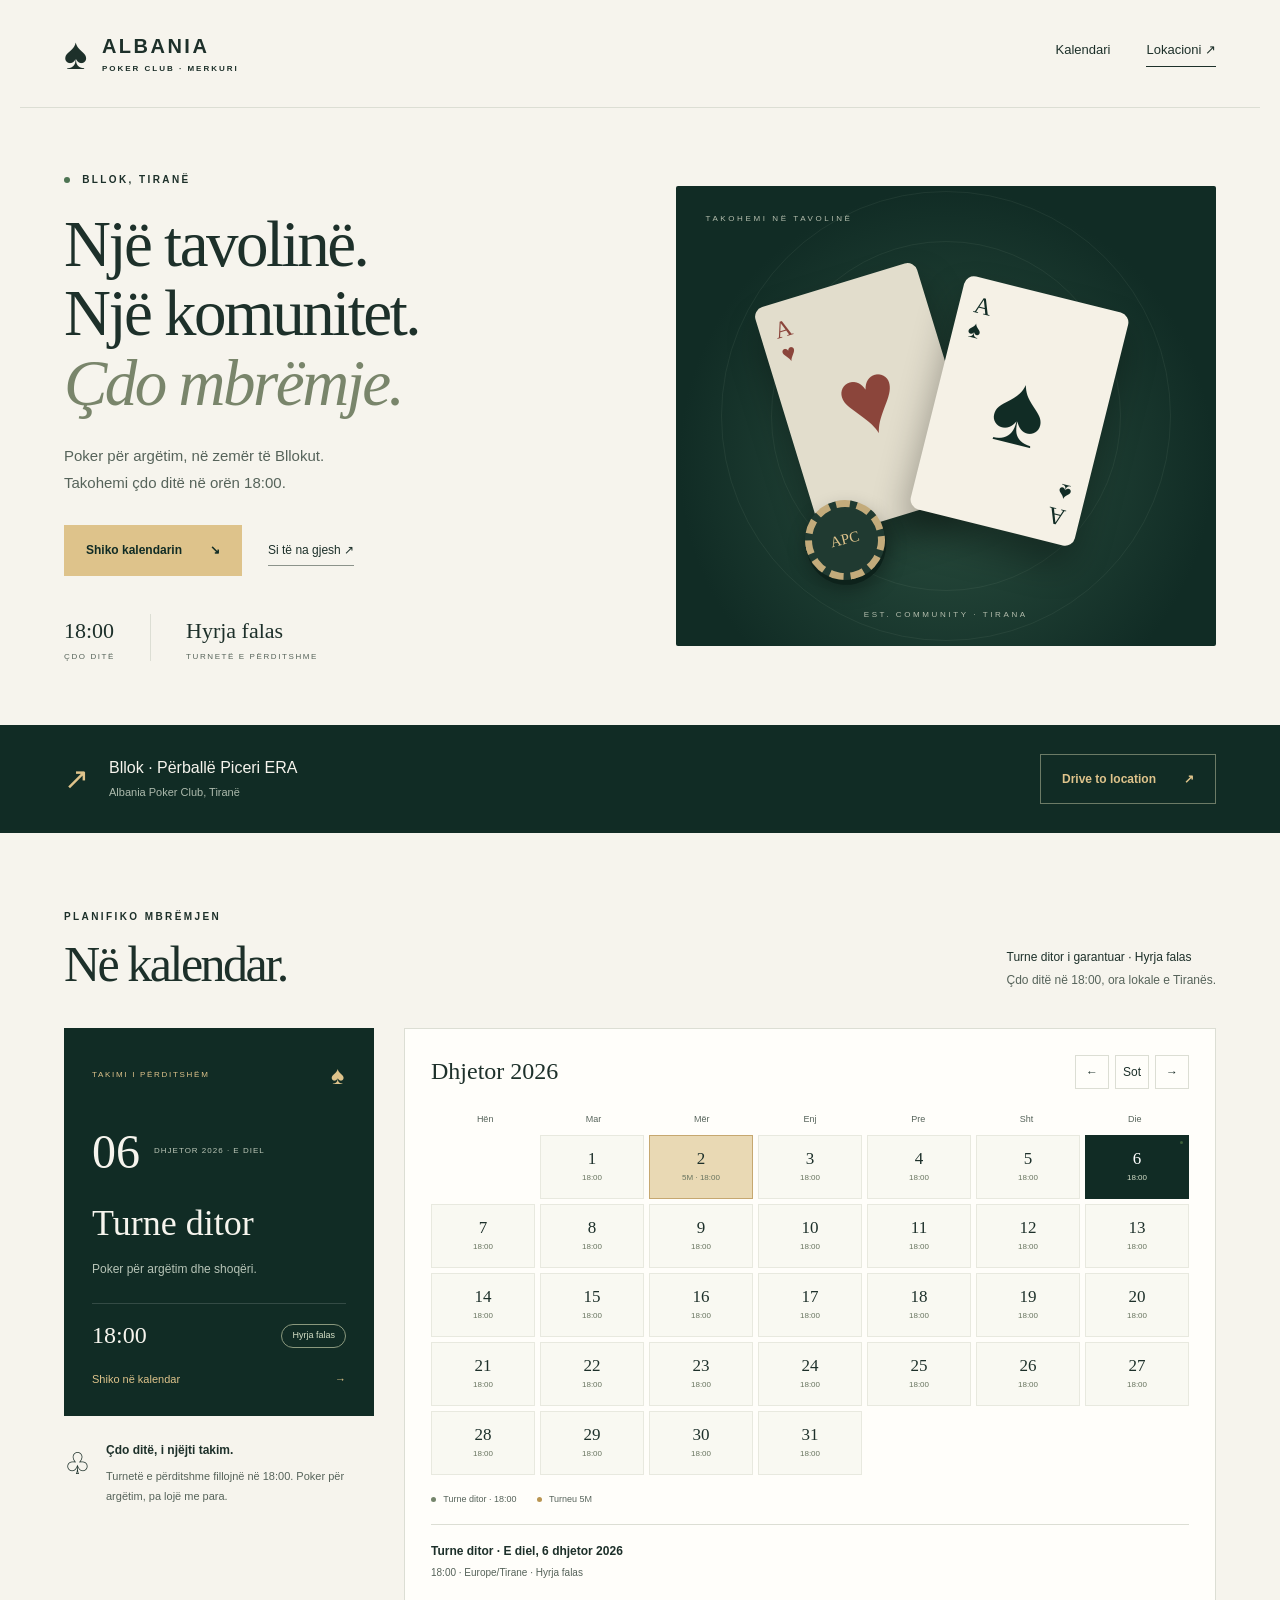
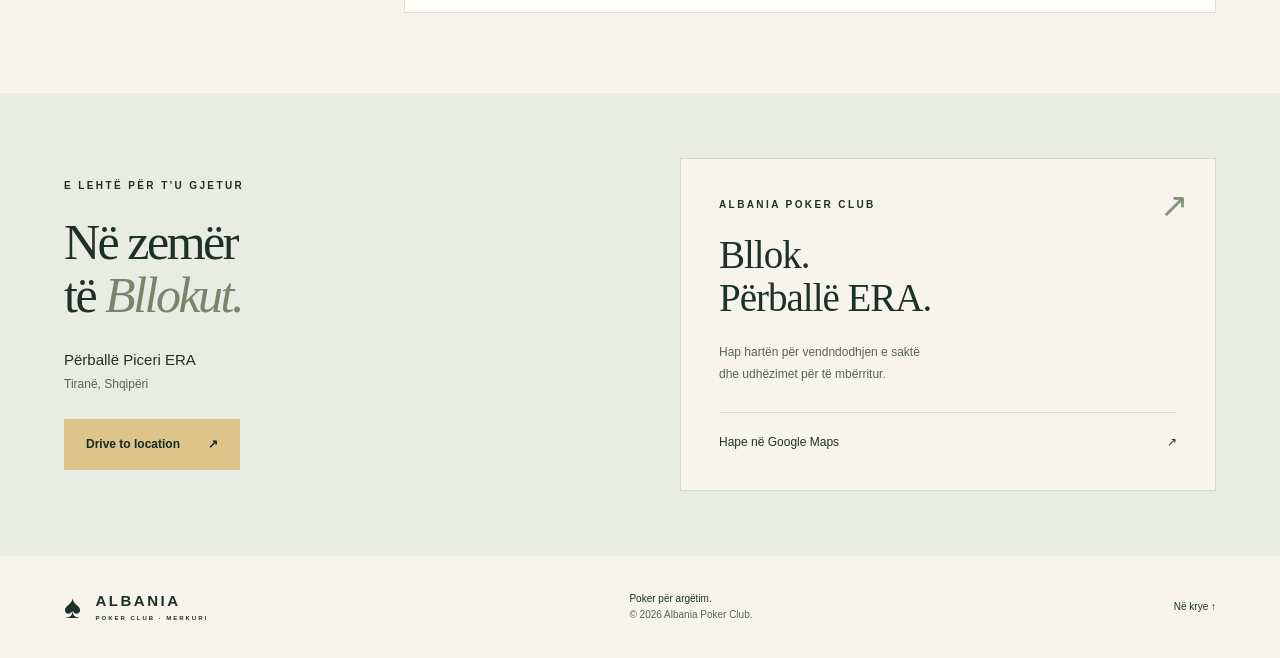
==== commit 1d2607cb: "Refresh current Tirana date and advance featured events after their dates" ====
--- a/index.html
+++ b/index.html
@@ -21,7 +21,7 @@
 <div class="location-strip"><div class="wrap strip-inner"><div><span class="pin" aria-hidden="true">↗</span><span><strong>Bllok · Përballë Piceri ERA</strong><small>Albania Poker Club, Tiranë</small></span></div><a class="button outline" href="https://www.google.com/maps/dir/?api=1&amp;destination=41.3203651%2C19.814634&amp;travelmode=driving" target="_blank" rel="noopener noreferrer">Drive to location <span aria-hidden="true">↗</span><span class="sr-only"> (hapet në skedë të re)</span></a></div></div>
 <section class="schedule wrap" id="calendar" aria-labelledby="calendar-heading">
 <div class="section-top"><div><p class="eyebrow">PLANIFIKO MBRËMJEN</p><h2 id="calendar-heading">Në kalendar.</h2></div><p>Turne ditor i garantuar · Hyrja falas<br><span class="muted">Çdo ditë në 18:00, ora lokale e Tiranës.</span></p></div>
-<div class="schedule-layout"><aside><article class="feature-event"><div class="event-kicker"><span>EVENTI I VEÇANTË</span><span aria-hidden="true">♠</span></div><p class="feature-date">04 <span>NËNTOR<br>2026 · E MËRKURË</span></p><h3>Turneu <em>5M</em></h3><p>Gjithashtu më 2 dhjetor 2026.<br>E mërkurë · 18:00</p><div class="event-bottom"><span>18:00</span><span class="pill">Turneu 5M</span></div><button class="event-link" id="show-special" type="button">Shiko në kalendar <span aria-hidden="true">→</span></button></article><div class="daily-note"><span aria-hidden="true">♧</span><div><h3>Çdo ditë, i njëjti takim.</h3><p>Turnetë e përditshme fillojnë në 18:00. Poker për argëtim, pa lojë me para.</p></div></div></aside>
+<div class="schedule-layout"><aside><article class="feature-event"><div class="event-kicker"><span id="featured-kicker">EVENTI I VEÇANTË</span><span aria-hidden="true">♠</span></div><p class="feature-date"><b id="featured-number">04</b> <span id="featured-date">NËNTOR<br>2026 · E MËRKURË</span></p><h3 id="featured-title">Turneu <em>5M</em></h3><p id="featured-note">Gjithashtu më 2 dhjetor 2026.<br>E mërkurë · 18:00</p><div class="event-bottom"><span>18:00</span><span class="pill" id="featured-pill">Turneu 5M</span></div><button class="event-link" id="show-special" type="button">Shiko në kalendar <span aria-hidden="true">→</span></button></article><div class="daily-note"><span aria-hidden="true">♧</span><div><h3>Çdo ditë, i njëjti takim.</h3><p>Turnetë e përditshme fillojnë në 18:00. Poker për argëtim, pa lojë me para.</p></div></div></aside>
 <div class="calendar-panel"><div class="calendar-toolbar"><h3 id="month-label" aria-live="polite"></h3><div class="calendar-controls"><button id="prev-month" type="button" aria-label="Muaji i kaluar">←</button><button id="today" type="button">Sot</button><button id="next-month" type="button" aria-label="Muaji tjetër">→</button></div></div><div class="weekdays" aria-hidden="true"><span>Hën</span><span>Mar</span><span>Mër</span><span>Enj</span><span>Pre</span><span>Sht</span><span>Die</span></div><div id="calendar-grid" class="calendar-grid" role="group" aria-label="Ditët e muajit"></div><div class="calendar-legend"><span><i class="legend-dot"></i> Turne ditor · 18:00</span><span><i class="legend-dot special-dot"></i> Turneu 5M</span></div><div id="selected-event" class="selected-event" aria-live="polite"></div><noscript><p>Turne çdo ditë në orën 18:00. Turneu 5M: e mërkurë, 4 nëntor 2026, ora 18:00. Turneu 5M: e mërkurë, 2 dhjetor 2026, ora 18:00.</p></noscript></div></div>
 </section>
 <section class="visit" id="location" aria-labelledby="location-heading"><div class="wrap visit-layout"><div><p class="eyebrow">E LEHTË PËR T'U GJETUR</p><h2 id="location-heading">Në zemër<br>të <em>Bllokut.</em></h2><p class="visit-address">Përballë Piceri ERA<br><span>Tiranë, Shqipëri</span></p><a class="button gold" href="https://www.google.com/maps/dir/?api=1&amp;destination=41.3203651%2C19.814634&amp;travelmode=driving" target="_blank" rel="noopener noreferrer">Drive to location <span aria-hidden="true">↗</span><span class="sr-only"> (hapet në skedë të re)</span></a></div><div class="address-card"><span class="address-icon" aria-hidden="true">↗</span><p class="eyebrow">ALBANIA POKER CLUB</p><h3>Bllok.<br>Përballë ERA.</h3><p>Hap hartën për vendndodhjen e saktë<br>dhe udhëzimet për të mbërritur.</p><a href="https://maps.app.goo.gl/FDHMuUutxPxe1han6" target="_blank" rel="noopener noreferrer">Hape në Google Maps <span aria-hidden="true">↗</span><span class="sr-only"> (hapet në skedë të re)</span></a></div></div></section>
--- a/styles.css
+++ b/styles.css
@@ -1,4 +1,6 @@
-:root{--green:#112c25;--green2:#19372e;--ink:#1d302a;--cream:#f6f4ed;--gold:#dec38b;--muted:#68746d;--line:#dcded4}*{box-sizing:border-box}html{scroll-behavior:smooth;scroll-padding-top:24px}body{margin:0;background:var(--cream);color:var(--ink);font-family:Arial,Helvetica,sans-serif;font-size:15px;line-height:1.55}a{color:inherit;text-decoration:none}button{font:inherit;cursor:pointer}button,a{-webkit-tap-highlight-color:transparent}button:focus-visible,a:focus-visible{outline:3px solid #aa761b;outline-offset:5px}.wrap{max-width:1240px;padding-left:44px;padding-right:44px;margin:auto}.header{height:108px;display:flex;align-items:center;justify-content:space-between;border-bottom:1px solid var(--line)}.brand{display:flex;gap:12px;align-items:center;font-weight:700;letter-spacing:2.5px;font-size:20px;line-height:1.3}.brand-symbol{font-size:44px;line-height:1}.brand-small{display:block;font-size:8px;letter-spacing:2px;margin-top:5px}.header nav{display:flex;gap:36px;font-size:13px}.header nav a:last-child{border-bottom:1px solid;padding-bottom:6px}.hero{display:grid;grid-template-columns:1.05fr 1fr;gap:44px;padding-top:64px;padding-bottom:64px;align-items:center}.eyebrow{font-size:10px;letter-spacing:2.4px;font-weight:700;margin:0 0 22px}.dot{display:inline-block;width:6px;height:6px;border-radius:50%;background:#4d7453;margin-right:7px}h1,h2,h3,p{margin-top:0}h1,h2{font-family:Georgia,'Times New Roman',serif;font-weight:400;letter-spacing:-2.5px;line-height:1.07}h1{font-size:65px;margin-bottom:24px}em{font-weight:400;color:#79856b}h2{font-size:50px;margin-bottom:0}.intro{color:var(--muted);font-size:15px;line-height:1.8}.hero-actions{display:flex;gap:26px;align-items:center;margin-top:29px}.button{display:inline-flex;justify-content:center;align-items:center;gap:28px;padding:15px 21px;font-size:12px;font-weight:700;border:1px solid transparent}.button.gold{background:var(--gold);color:var(--green)}.button:hover{filter:brightness(.95)}.text-link{font-size:12px;border-bottom:1px solid #8c938b;padding:6px 0}.hero-facts{display:flex;gap:35px;margin-top:38px}.hero-facts>span{font-size:22px;font-family:Georgia,serif}.hero-facts>span+span{border-left:1px solid var(--line);padding-left:35px}.hero-facts small{display:block;font:8px Arial;letter-spacing:1.6px;margin-top:4px;color:var(--muted)}.hero-art{height:460px;background:radial-gradient(ellipse at 50% 60%,#2c5141,var(--green) 70%);position:relative;overflow:hidden;border-radius:2px}.orbit{position:absolute;width:450px;height:450px;border:1px solid #a1b19a18;border-radius:50%;left:50%;top:50%;transform:translate(-50%,-50%)}.orbit-two{width:350px;height:350px}.art-caption,.art-bottom{position:absolute;font-size:8px;letter-spacing:2.6px;color:#b4bdad;left:30px;top:27px}.art-bottom{top:auto;bottom:25px;left:0;width:100%;text-align:center}.playing-card{width:169px;height:240px;background:#f5f1e6;position:absolute;top:105px;left:48%;border-radius:10px;box-shadow:0 20px 36px #0005;padding:15px;color:var(--green);font:24px Georgia;line-height:1.05;transform:rotate(14deg)}.playing-card b{position:absolute;left:50%;top:50%;transform:translate(-50%,-50%);font-size:100px}.playing-card.rear{left:20%;top:94px;transform:rotate(-17deg);color:#8b453b;background:#e2ddcc}.card-bottom{position:absolute;right:15px;bottom:15px;transform:rotate(180deg)}.art-chip{position:absolute;left:24%;top:314px;width:80px;height:80px;border:7px dashed #c3ab7b;border-radius:50%;background:#203a31;box-shadow:0 5px 0 #0d221b,0 10px 20px #0005;display:grid;place-items:center;color:var(--gold);font-family:Georgia;transform:rotate(-14deg)}.location-strip{background:var(--green);color:var(--cream)}.strip-inner{min-height:108px;display:flex;align-items:center;justify-content:space-between;gap:20px}.strip-inner>div{display:flex;align-items:center;gap:20px}.pin{font-size:30px;color:var(--gold)}.strip-inner strong{font-size:16px;font-weight:400}.strip-inner small{display:block;color:#adbaad;font-size:11px;margin-top:3px}.outline{border-color:#6c7b66;color:var(--gold)}.schedule{padding-top:76px;padding-bottom:80px}.section-top{display:flex;justify-content:space-between;align-items:end;margin-bottom:36px;gap:24px}.section-top .eyebrow{margin-bottom:14px}.section-top>p{font-size:12px;margin:0;line-height:1.9}.muted{color:var(--muted)}.schedule-layout{display:grid;grid-template-columns:310px 1fr;gap:30px}.feature-event{background:var(--green);color:var(--cream);padding:28px;position:relative}.event-kicker{display:flex;justify-content:space-between;align-items:center;font-size:8px;letter-spacing:1.7px;color:var(--gold)}.event-kicker>span:last-child{font-size:25px}.feature-date{font:48px Georgia;display:flex;gap:14px;align-items:center;margin:29px 0 23px}.feature-date span{font:8px/1.8 Arial;letter-spacing:1px;color:#bbc6b7}.feature-event h3{font:36px Georgia;margin:0 0 16px}.feature-event h3 em{color:var(--gold)}.feature-event>p:not(.feature-date){color:#b7c4b7;font-size:12px}.event-bottom{display:flex;justify-content:space-between;align-items:center;border-top:1px solid #ffffff25;margin-top:25px;padding-top:18px}.event-bottom>span:first-child{font:24px Georgia}.pill{border:1px solid #8a987d;color:#d4dfc6;padding:4px 10px;font-size:9px;border-radius:25px}.event-link{display:flex;justify-content:space-between;width:100%;padding:22px 0 0;background:none;color:var(--gold);border:0;font-size:11px}.daily-note{display:flex;gap:15px;margin-top:25px}.daily-note>span{font-size:30px}.daily-note h3{font-size:12px;margin:0 0 7px}.daily-note p{font-size:11px;color:var(--muted);margin:0;line-height:1.8}.calendar-panel{background:#fffefa;border:1px solid var(--line);padding:26px}.calendar-toolbar{display:flex;align-items:center;justify-content:space-between;margin-bottom:24px;gap:10px}.calendar-toolbar h3{font:24px Georgia;margin:0;text-transform:capitalize}.calendar-controls{display:flex;gap:6px}.calendar-controls button{background:transparent;border:1px solid var(--line);min-width:34px;height:34px;font-size:12px;color:var(--ink)}.weekdays,.calendar-grid{display:grid;grid-template-columns:repeat(7,minmax(0,1fr))}.weekdays{margin-bottom:8px;text-align:center;font-size:9px;color:var(--muted)}.calendar-grid{gap:5px}.calendar-day{border:1px solid #e8e9df;background:#f9f9f2;min-height:64px;display:flex;flex-direction:column;align-items:center;justify-content:center;gap:3px;color:var(--ink);padding:6px 2px;position:relative}.calendar-day .day-number{font:17px Georgia}.calendar-day .day-label{font-size:8px;color:#68745f}.calendar-day.is-today{border-color:#798f72}.calendar-day.is-today:after{content:'';height:3px;width:3px;border-radius:50%;position:absolute;top:5px;right:5px;background:#3c5f39}.calendar-day.is-special{background:#e9d9b4;border-color:#c6a870}.calendar-day.is-selected{background:var(--green);color:white;border-color:var(--green)}.calendar-day.is-selected .day-label{color:#d4dec9}.calendar-day:hover{border-color:var(--green)}.calendar-legend{display:flex;gap:20px;font-size:9px;margin-top:18px;color:var(--muted)}.legend-dot{display:inline-block;width:5px;height:5px;background:#74856b;border-radius:50%;margin-right:5px}.special-dot{background:#b99551}.selected-event{border-top:1px solid var(--line);padding-top:17px;margin-top:17px;min-height:62px;font-size:12px}.selected-event strong{display:block;font-size:12px;margin-bottom:3px}.selected-event span{color:var(--muted);font-size:10px}.visit{background:#e9ece2;padding:65px 0}.visit-layout{display:grid;grid-template-columns:1fr 1fr;gap:80px;align-items:center}.visit-address{margin:25px 0;color:var(--ink);font-size:15px}.visit-address span{color:var(--muted);font-size:12px}.address-card{background:var(--cream);border:1px solid #d5dacb;padding:38px;position:relative}.address-icon{position:absolute;right:27px;top:20px;color:#849477;font-size:34px}.address-card h3{font:39px/1.1 Georgia;margin-bottom:22px;letter-spacing:-1px}.address-card p:not(.eyebrow){font-size:12px;color:var(--muted);line-height:1.8}.address-card a{display:flex;justify-content:space-between;border-top:1px solid var(--line);padding-top:20px;margin-top:27px;font-size:12px}.footer{display:flex;align-items:center;justify-content:space-between;gap:25px;padding-top:35px;padding-bottom:35px}.footer .brand{font-size:15px}.footer .brand-symbol{font-size:32px}.footer .brand-small{font-size:6px}.footer p{font-size:10px;margin:0}.footer p>span{color:var(--muted)}.footer>a:last-child{font-size:10px}.sr-only,.skip:not(:focus){position:absolute;width:1px;height:1px;padding:0;margin:-1px;overflow:hidden;clip:rect(0,0,0,0);white-space:nowrap;border:0}.skip:focus{position:fixed;left:10px;top:10px;background:white;padding:12px;z-index:10}
+:root{--green:#112c25;--green2:#19372e;--ink:#1d302a;--cream:#f6f4ed;--gold:#dec38b;--muted:#56635a;--line:#dcded4}*{box-sizing:border-box}html{scroll-behavior:smooth;scroll-padding-top:24px}body{margin:0;background:var(--cream);color:var(--ink);font-family:Arial,Helvetica,sans-serif;font-size:15px;line-height:1.55}a{color:inherit;text-decoration:none}button{font:inherit;cursor:pointer}button,a{-webkit-tap-highlight-color:transparent}button:focus-visible,a:focus-visible{outline:3px solid #aa761b;outline-offset:5px}.wrap{max-width:1240px;padding-left:44px;padding-right:44px;margin:auto}.header{height:108px;display:flex;align-items:center;justify-content:space-between;border-bottom:1px solid var(--line)}.brand{display:flex;gap:12px;align-items:center;font-weight:700;letter-spacing:2.5px;font-size:20px;line-height:1.3}.brand-symbol{font-size:44px;line-height:1}.brand-small{display:block;font-size:8px;letter-spacing:2px;margin-top:5px}.header nav{display:flex;gap:36px;font-size:13px}.header nav a:last-child{border-bottom:1px solid;padding-bottom:6px}.hero{display:grid;grid-template-columns:1.05fr 1fr;gap:44px;padding-top:64px;padding-bottom:64px;align-items:center}.eyebrow{font-size:10px;letter-spacing:2.4px;font-weight:700;margin:0 0 22px}.dot{display:inline-block;width:6px;height:6px;border-radius:50%;background:#4d7453;margin-right:7px}h1,h2,h3,p{margin-top:0}h1,h2{font-family:Georgia,'Times New Roman',serif;font-weight:400;letter-spacing:-2.5px;line-height:1.07}h1{font-size:65px;margin-bottom:24px}em{font-weight:400;color:#79856b}h2{font-size:50px;margin-bottom:0}.intro{color:var(--muted);font-size:15px;line-height:1.8}.hero-actions{display:flex;gap:26px;align-items:center;margin-top:29px}.button{display:inline-flex;justify-content:center;align-items:center;gap:28px;padding:15px 21px;font-size:12px;font-weight:700;border:1px solid transparent}.button.gold{background:var(--gold);color:var(--green)}.button:hover{filter:brightness(.95)}.text-link{font-size:12px;border-bottom:1px solid #8c938b;padding:6px 0}.hero-facts{display:flex;gap:35px;margin-top:38px}.hero-facts>span{font-size:22px;font-family:Georgia,serif}.hero-facts>span+span{border-left:1px solid var(--line);padding-left:35px}.hero-facts small{display:block;font:8px Arial;letter-spacing:1.6px;margin-top:4px;color:var(--muted)}.hero-art{height:460px;background:radial-gradient(ellipse at 50% 60%,#2c5141,var(--green) 70%);position:relative;overflow:hidden;border-radius:2px}.orbit{position:absolute;width:450px;height:450px;border:1px solid #a1b19a18;border-radius:50%;left:50%;top:50%;transform:translate(-50%,-50%)}.orbit-two{width:350px;height:350px}.art-caption,.art-bottom{position:absolute;font-size:8px;letter-spacing:2.6px;color:#b4bdad;left:30px;top:27px}.art-bottom{top:auto;bottom:25px;left:0;width:100%;text-align:center}.playing-card{width:169px;height:240px;background:#f5f1e6;position:absolute;top:105px;left:48%;border-radius:10px;box-shadow:0 20px 36px #0005;padding:15px;color:var(--green);font:24px Georgia;line-height:1.05;transform:rotate(14deg)}.playing-card b{position:absolute;left:50%;top:50%;transform:translate(-50%,-50%);font-size:100px}.playing-card.rear{left:20%;top:94px;transform:rotate(-17deg);color:#8b453b;background:#e2ddcc}.card-bottom{position:absolute;right:15px;bottom:15px;transform:rotate(180deg)}.art-chip{position:absolute;left:24%;top:314px;width:80px;height:80px;border:7px dashed #c3ab7b;border-radius:50%;background:#203a31;box-shadow:0 5px 0 #0d221b,0 10px 20px #0005;display:grid;place-items:center;color:var(--gold);font-family:Georgia;transform:rotate(-14deg)}.location-strip{background:var(--green);color:var(--cream)}.strip-inner{min-height:108px;display:flex;align-items:center;justify-content:space-between;gap:20px}.strip-inner>div{display:flex;align-items:center;gap:20px}.pin{font-size:30px;color:var(--gold)}.strip-inner strong{font-size:16px;font-weight:400}.strip-inner small{display:block;color:#adbaad;font-size:11px;margin-top:3px}.outline{border-color:#6c7b66;color:var(--gold)}.schedule{padding-top:76px;padding-bottom:80px}.section-top{display:flex;justify-content:space-between;align-items:end;margin-bottom:36px;gap:24px}.section-top .eyebrow{margin-bottom:14px}.section-top>p{font-size:12px;margin:0;line-height:1.9}.muted{color:var(--muted)}.schedule-layout{display:grid;grid-template-columns:310px 1fr;gap:30px}.feature-event{background:var(--green);color:var(--cream);padding:28px;position:relative}.event-kicker{display:flex;justify-content:space-between;align-items:center;font-size:8px;letter-spacing:1.7px;color:var(--gold)}.event-kicker>span:last-child{font-size:25px}.feature-date{font:48px Georgia;display:flex;gap:14px;align-items:center;margin:29px 0 23px}.feature-date span{font:8px/1.8 Arial;letter-spacing:1px;color:#bbc6b7}.feature-event h3{font:36px Georgia;margin:0 0 16px}.feature-event h3 em{color:var(--gold)}.feature-event>p:not(.feature-date){color:#b7c4b7;font-size:12px}.event-bottom{display:flex;justify-content:space-between;align-items:center;border-top:1px solid #ffffff25;margin-top:25px;padding-top:18px}.event-bottom>span:first-child{font:24px Georgia}.pill{border:1px solid #8a987d;color:#d4dfc6;padding:4px 10px;font-size:9px;border-radius:25px}.event-link{display:flex;justify-content:space-between;width:100%;padding:22px 0 0;background:none;color:var(--gold);border:0;font-size:11px}.daily-note{display:flex;gap:15px;margin-top:25px}.daily-note>span{font-size:30px}.daily-note h3{font-size:12px;margin:0 0 7px}.daily-note p{font-size:11px;color:var(--muted);margin:0;line-height:1.8}.calendar-panel{background:#fffefa;border:1px solid var(--line);padding:26px}.calendar-toolbar{display:flex;align-items:center;justify-content:space-between;margin-bottom:24px;gap:10px}.calendar-toolbar h3{font:24px Georgia;margin:0;text-transform:capitalize}.calendar-controls{display:flex;gap:6px}.calendar-controls button{background:transparent;border:1px solid var(--line);min-width:34px;height:34px;font-size:12px;color:var(--ink)}.weekdays,.calendar-grid{display:grid;grid-template-columns:repeat(7,minmax(0,1fr))}.weekdays{margin-bottom:8px;text-align:center;font-size:9px;color:var(--muted)}.calendar-grid{gap:5px}.calendar-day{border:1px solid #e8e9df;background:#f9f9f2;min-height:64px;display:flex;flex-direction:column;align-items:center;justify-content:center;gap:3px;color:var(--ink);padding:6px 2px;position:relative}.calendar-day .day-number{font:17px Georgia}.calendar-day .day-label{font-size:8px;color:#68745f}.calendar-day.is-today{border-color:#798f72}.calendar-day.is-today:after{content:'';height:3px;width:3px;border-radius:50%;position:absolute;top:5px;right:5px;background:#3c5f39}.calendar-day.is-special{background:#e9d9b4;border-color:#c6a870}.calendar-day.is-selected{background:var(--green);color:white;border-color:var(--green)}.calendar-day.is-selected .day-label{color:#d4dec9}.calendar-day:hover{border-color:var(--green)}.calendar-legend{display:flex;gap:20px;font-size:9px;margin-top:18px;color:var(--muted)}.legend-dot{display:inline-block;width:5px;height:5px;background:#74856b;border-radius:50%;margin-right:5px}.special-dot{background:#b99551}.selected-event{border-top:1px solid var(--line);padding-top:17px;margin-top:17px;min-height:62px;font-size:12px}.selected-event strong{display:block;font-size:12px;margin-bottom:3px}.selected-event span{color:var(--muted);font-size:10px}.visit{background:#e9ece2;padding:65px 0}.visit-layout{display:grid;grid-template-columns:1fr 1fr;gap:80px;align-items:center}.visit-address{margin:25px 0;color:var(--ink);font-size:15px}.visit-address span{color:var(--muted);font-size:12px}.address-card{background:var(--cream);border:1px solid #d5dacb;padding:38px;position:relative}.address-icon{position:absolute;right:27px;top:20px;color:#849477;font-size:34px}.address-card h3{font:39px/1.1 Georgia;margin-bottom:22px;letter-spacing:-1px}.address-card p:not(.eyebrow){font-size:12px;color:var(--muted);line-height:1.8}.address-card a{display:flex;justify-content:space-between;border-top:1px solid var(--line);padding-top:20px;margin-top:27px;font-size:12px}.footer{display:flex;align-items:center;justify-content:space-between;gap:25px;padding-top:35px;padding-bottom:35px}.footer .brand{font-size:15px}.footer .brand-symbol{font-size:32px}.footer .brand-small{font-size:6px}.footer p{font-size:10px;margin:0}.footer p>span{color:var(--muted)}.footer>a:last-child{font-size:10px}.sr-only,.skip:not(:focus){position:absolute;width:1px;height:1px;padding:0;margin:-1px;overflow:hidden;clip:rect(0,0,0,0);white-space:nowrap;border:0}.skip:focus{position:fixed;left:10px;top:10px;background:white;padding:12px;z-index:10}
 @media(min-width:1400px){.hero{padding-top:75px;padding-bottom:75px}.hero-art{height:490px}}@media(max-width:1000px){h1{font-size:51px}.hero{gap:28px}.hero-art{height:415px}.playing-card{width:145px;height:215px;left:46%}.playing-card.rear{left:14%}.hero-actions{gap:16px}.wrap{padding-left:28px;padding-right:28px}.schedule-layout{grid-template-columns:270px 1fr;gap:20px}.calendar-panel{padding:18px}.feature-event{padding:23px}.calendar-day{min-height:56px}.visit-layout{gap:40px}}@media(max-width:740px){.wrap{padding-left:22px;padding-right:22px}.header{height:83px}.brand{font-size:16px;letter-spacing:1.7px}.brand-symbol{font-size:34px}.brand-small{font-size:6px;letter-spacing:1.4px}.header nav{gap:16px;font-size:10px}.hero{grid-template-columns:1fr;padding-top:38px;padding-bottom:32px;gap:32px}.hero-copy{max-width:480px}h1{font-size:53px;letter-spacing:-2px}.hero .eyebrow{margin-bottom:19px}.intro{font-size:14px}.hero-art{height:310px}.playing-card{top:62px;height:196px;width:137px;left:49%}.playing-card.rear{top:49px;left:27%}.playing-card b{font-size:80px}.art-chip{top:210px;left:30%;width:66px;height:66px;font-size:13px}.art-caption{font-size:7px;left:20px;top:18px}.art-bottom{bottom:15px;font-size:7px}.hero-facts{margin-top:28px}.hero-actions{gap:24px}.strip-inner{padding-top:22px;padding-bottom:22px;align-items:flex-start;flex-direction:column;gap:17px}.strip-inner>div{gap:12px}.strip-inner strong{font-size:15px}.strip-inner .button{width:100%}.schedule{padding-top:48px;padding-bottom:45px}.section-top{display:block;margin-bottom:25px}.section-top>p{margin-top:20px;font-size:11px}h2{font-size:44px}.schedule-layout{grid-template-columns:1fr}.feature-event{padding:24px}.feature-date{margin:16px 0}.feature-event h3{font-size:36px}.feature-event>p:not(.feature-date){margin-bottom:0}.event-bottom{margin-top:17px}.event-link{padding-top:18px}.daily-note{margin-bottom:8px}.calendar-panel{padding:16px 12px}.calendar-toolbar h3{font-size:23px}.calendar-grid{gap:3px}.calendar-day{min-height:54px}.calendar-legend{gap:13px;font-size:8px}.visit{padding:44px 0}.visit-layout{grid-template-columns:1fr;gap:28px}.address-card{padding:28px}.footer{flex-wrap:wrap;padding-top:28px;padding-bottom:28px}.footer p{font-size:9px}.footer>a:last-child{width:100%}}
 @media(max-width:360px){h1{font-size:46px}.header nav{gap:10px}.hero-actions{gap:14px}.button{gap:18px}.calendar-toolbar h3{font-size:20px}.calendar-controls{gap:3px}.calendar-controls button{min-width:30px}.playing-card.rear{left:17%}}
 @media(prefers-reduced-motion:reduce){html{scroll-behavior:auto}}
+
+.feature-date b{font-weight:400}.feature-date span{max-width:140px}
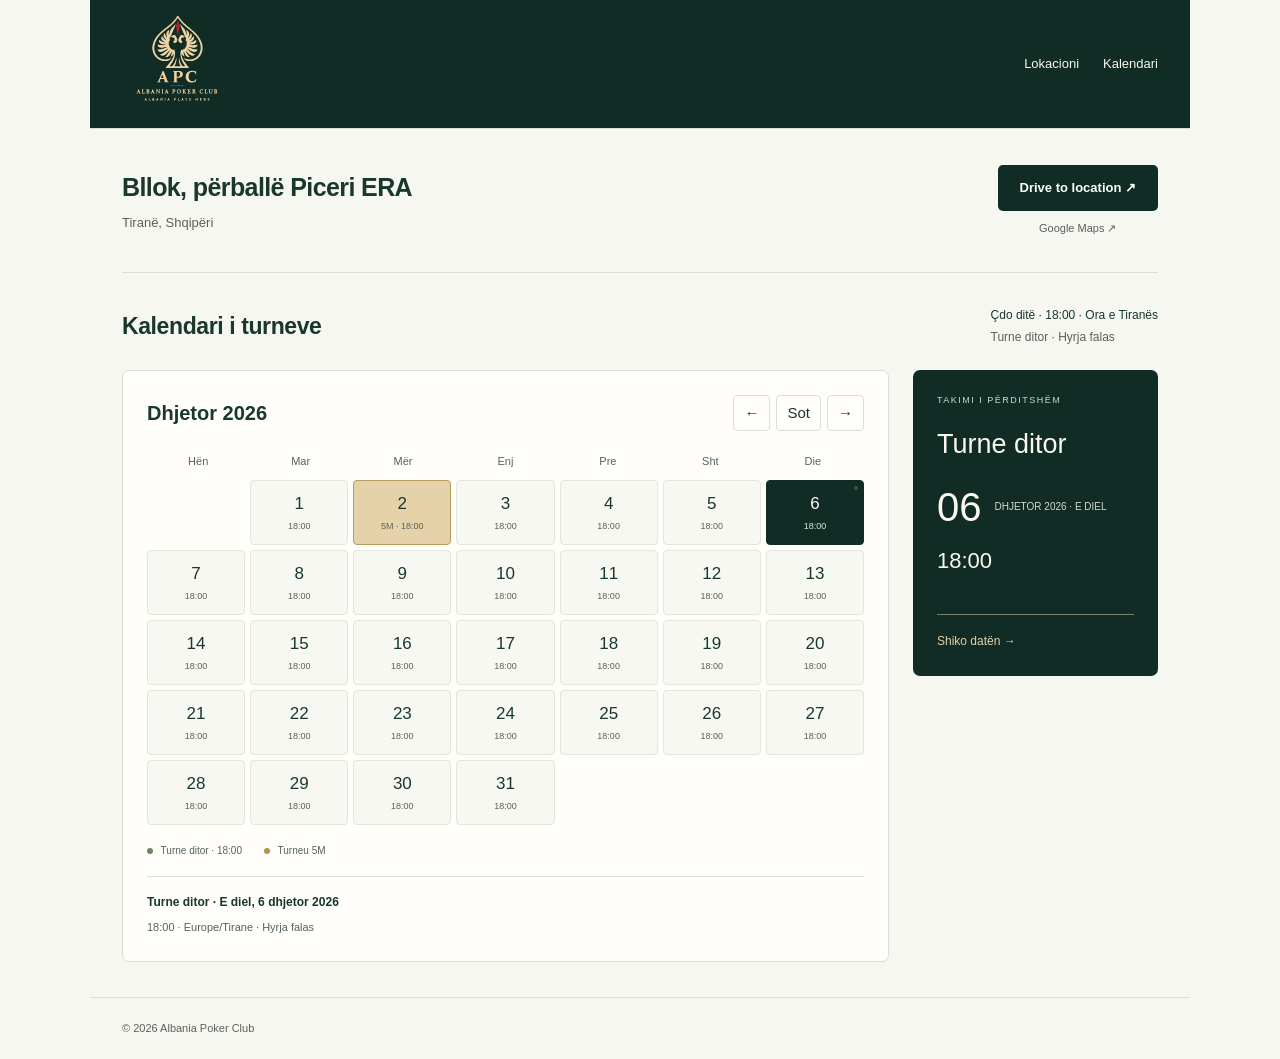
==== commit 98642eda: "Simplify site to location and calendar using approved APC logo" ====
--- a/index.html
+++ b/index.html
@@ -3,28 +3,18 @@
 <head>
 <meta charset="utf-8"><meta name="viewport" content="width=device-width,initial-scale=1">
 <meta name="theme-color" content="#112c25">
-<meta name="description" content="Albania Poker Club, Bllok, përballë Piceri ERA. Turne për argëtim çdo ditë në 18:00, hyrja falas. Shiko kalendarin dhe udhëzimet për të ardhur.">
-<title>Albania Poker Club | Turne & Lokacioni</title>
+<meta name="description" content="Albania Poker Club. Bllok, përballë Piceri ERA. Lokacioni dhe kalendari i turneve, çdo ditë në 18:00.">
+<title>Albania Poker Club | Lokacioni & Kalendari</title>
 <link rel="stylesheet" href="styles.css"><script src="script.js" defer></script>
 </head>
 <body>
 <a class="skip" href="#main">Kalo te përmbajtja</a>
-<header class="header wrap">
-<a href="#" class="brand" aria-label="Albania Poker Club, kryefaqja"><span class="brand-symbol" aria-hidden="true">♠</span><span>ALBANIA<span class="brand-small">POKER CLUB · MERKURI</span></span></a>
-<nav aria-label="Navigimi kryesor"><a href="#calendar">Kalendari</a><a href="#location">Lokacioni <span aria-hidden="true">↗</span></a></nav>
-</header>
-<main id="main">
-<section class="hero wrap" aria-labelledby="hero-title">
-<div class="hero-copy"><p class="eyebrow"><span class="dot"></span> BLLOK, TIRANË</p><h1 id="hero-title">Një tavolinë.<br>Një komunitet.<br><em>Çdo mbrëmje.</em></h1><p class="intro">Poker për argëtim, në zemër të Bllokut.<br>Takohemi çdo ditë në orën 18:00.</p><div class="hero-actions"><a class="button gold" href="#calendar">Shiko kalendarin <span aria-hidden="true">↘</span></a><a class="text-link" href="#location">Si të na gjesh <span aria-hidden="true">↗</span></a></div><div class="hero-facts"><span>18:00 <small>ÇDO DITË</small></span><span>Hyrja falas <small>TURNETË E PËRDITSHME</small></span></div></div>
-<div class="hero-art" aria-hidden="true"><div class="orbit orbit-one"></div><div class="orbit orbit-two"></div><span class="art-caption">TAKOHEMI NË TAVOLINË</span><div class="playing-card rear"><span>A<br>♥</span><b>♥</b></div><div class="playing-card front"><span>A<br>♠</span><b>♠</b><span class="card-bottom">A<br>♠</span></div><div class="art-chip">APC</div><span class="art-bottom">EST. COMMUNITY · TIRANA</span></div>
-</section>
-<div class="location-strip"><div class="wrap strip-inner"><div><span class="pin" aria-hidden="true">↗</span><span><strong>Bllok · Përballë Piceri ERA</strong><small>Albania Poker Club, Tiranë</small></span></div><a class="button outline" href="https://www.google.com/maps/dir/?api=1&amp;destination=41.3203651%2C19.814634&amp;travelmode=driving" target="_blank" rel="noopener noreferrer">Drive to location <span aria-hidden="true">↗</span><span class="sr-only"> (hapet në skedë të re)</span></a></div></div>
-<section class="schedule wrap" id="calendar" aria-labelledby="calendar-heading">
-<div class="section-top"><div><p class="eyebrow">PLANIFIKO MBRËMJEN</p><h2 id="calendar-heading">Në kalendar.</h2></div><p>Turne ditor i garantuar · Hyrja falas<br><span class="muted">Çdo ditë në 18:00, ora lokale e Tiranës.</span></p></div>
-<div class="schedule-layout"><aside><article class="feature-event"><div class="event-kicker"><span id="featured-kicker">EVENTI I VEÇANTË</span><span aria-hidden="true">♠</span></div><p class="feature-date"><b id="featured-number">04</b> <span id="featured-date">NËNTOR<br>2026 · E MËRKURË</span></p><h3 id="featured-title">Turneu <em>5M</em></h3><p id="featured-note">Gjithashtu më 2 dhjetor 2026.<br>E mërkurë · 18:00</p><div class="event-bottom"><span>18:00</span><span class="pill" id="featured-pill">Turneu 5M</span></div><button class="event-link" id="show-special" type="button">Shiko në kalendar <span aria-hidden="true">→</span></button></article><div class="daily-note"><span aria-hidden="true">♧</span><div><h3>Çdo ditë, i njëjti takim.</h3><p>Turnetë e përditshme fillojnë në 18:00. Poker për argëtim, pa lojë me para.</p></div></div></aside>
-<div class="calendar-panel"><div class="calendar-toolbar"><h3 id="month-label" aria-live="polite"></h3><div class="calendar-controls"><button id="prev-month" type="button" aria-label="Muaji i kaluar">←</button><button id="today" type="button">Sot</button><button id="next-month" type="button" aria-label="Muaji tjetër">→</button></div></div><div class="weekdays" aria-hidden="true"><span>Hën</span><span>Mar</span><span>Mër</span><span>Enj</span><span>Pre</span><span>Sht</span><span>Die</span></div><div id="calendar-grid" class="calendar-grid" role="group" aria-label="Ditët e muajit"></div><div class="calendar-legend"><span><i class="legend-dot"></i> Turne ditor · 18:00</span><span><i class="legend-dot special-dot"></i> Turneu 5M</span></div><div id="selected-event" class="selected-event" aria-live="polite"></div><noscript><p>Turne çdo ditë në orën 18:00. Turneu 5M: e mërkurë, 4 nëntor 2026, ora 18:00. Turneu 5M: e mërkurë, 2 dhjetor 2026, ora 18:00.</p></noscript></div></div>
-</section>
-<section class="visit" id="location" aria-labelledby="location-heading"><div class="wrap visit-layout"><div><p class="eyebrow">E LEHTË PËR T'U GJETUR</p><h2 id="location-heading">Në zemër<br>të <em>Bllokut.</em></h2><p class="visit-address">Përballë Piceri ERA<br><span>Tiranë, Shqipëri</span></p><a class="button gold" href="https://www.google.com/maps/dir/?api=1&amp;destination=41.3203651%2C19.814634&amp;travelmode=driving" target="_blank" rel="noopener noreferrer">Drive to location <span aria-hidden="true">↗</span><span class="sr-only"> (hapet në skedë të re)</span></a></div><div class="address-card"><span class="address-icon" aria-hidden="true">↗</span><p class="eyebrow">ALBANIA POKER CLUB</p><h3>Bllok.<br>Përballë ERA.</h3><p>Hap hartën për vendndodhjen e saktë<br>dhe udhëzimet për të mbërritur.</p><a href="https://maps.app.goo.gl/FDHMuUutxPxe1han6" target="_blank" rel="noopener noreferrer">Hape në Google Maps <span aria-hidden="true">↗</span><span class="sr-only"> (hapet në skedë të re)</span></a></div></div></section>
+<header class="wrap header"><a class="brand" href="#main"><img src="assets/apc-core.svg" alt="APC · Albania Poker Club" width="110" height="96"></a><nav aria-label="Navigimi kryesor"><a href="#location">Lokacioni</a><a href="#calendar">Kalendari</a></nav></header>
+<main id="main" class="wrap">
+<section class="location" id="location" aria-labelledby="location-heading"><div><h1 id="location-heading">Bllok, përballë Piceri ERA</h1><p>Tiranë, Shqipëri</p></div><div class="location-actions"><a class="button" href="https://www.google.com/maps/dir/?api=1&amp;destination=41.3203651%2C19.814634&amp;travelmode=driving" target="_blank" rel="noopener noreferrer">Drive to location ↗<span class="sr-only"> (hapet në skedë të re)</span></a><a class="map-link" href="https://maps.app.goo.gl/FDHMuUutxPxe1han6" target="_blank" rel="noopener noreferrer">Google Maps ↗<span class="sr-only"> (hapet në skedë të re)</span></a></div></section>
+<section id="calendar" aria-labelledby="calendar-heading"><div class="section-top"><h2 id="calendar-heading">Kalendari i turneve</h2><p>Çdo ditë · 18:00 · Ora e Tiranës<br><span>Turne ditor · Hyrja falas</span></p></div>
+<div class="schedule-layout"><div class="calendar-panel"><div class="calendar-toolbar"><h3 id="month-label" aria-live="polite"></h3><div class="calendar-controls"><button id="prev-month" type="button" aria-label="Muaji i kaluar">←</button><button id="today" type="button">Sot</button><button id="next-month" type="button" aria-label="Muaji tjetër">→</button></div></div><div class="weekdays" aria-hidden="true"><span>Hën</span><span>Mar</span><span>Mër</span><span>Enj</span><span>Pre</span><span>Sht</span><span>Die</span></div><div id="calendar-grid" class="calendar-grid" role="group" aria-label="Ditët e muajit"></div><div class="calendar-legend"><span><i class="legend-dot"></i> Turne ditor · 18:00</span><span><i class="legend-dot special-dot"></i> Turneu 5M</span></div><div id="selected-event" class="selected-event" aria-live="polite"></div><noscript><p>Turne çdo ditë në 18:00. Turneu 5M: 4 nëntor dhe 2 dhjetor 2026, ora 18:00.</p></noscript></div>
+<aside class="feature-event"><p id="featured-kicker" class="eyebrow">EVENTI I VEÇANTË</p><h3 id="featured-title">Turneu 5M</h3><div class="feature-date"><strong id="featured-number">04</strong><span id="featured-date">NËNTOR 2026 · E MËRKURË</span></div><p class="event-time">18:00</p><p id="featured-note">Gjithashtu: 2 dhjetor 2026 · 18:00</p><span id="featured-pill" class="sr-only">Turneu 5M</span><button id="show-special" type="button">Shiko datën →</button></aside></div></section>
 </main>
-<footer class="wrap footer"><a class="brand" href="#"><span class="brand-symbol" aria-hidden="true">♠</span><span>ALBANIA<span class="brand-small">POKER CLUB · MERKURI</span></span></a><p>Poker për argëtim.<br><span>© <span id="year">2026</span> Albania Poker Club.</span></p><a href="#main">Në krye ↑</a></footer>
+<footer class="wrap footer">© <span id="year">2026</span> Albania Poker Club</footer>
 </body></html>
--- a/styles.css
+++ b/styles.css
@@ -1,6 +1,4 @@
-:root{--green:#112c25;--green2:#19372e;--ink:#1d302a;--cream:#f6f4ed;--gold:#dec38b;--muted:#56635a;--line:#dcded4}*{box-sizing:border-box}html{scroll-behavior:smooth;scroll-padding-top:24px}body{margin:0;background:var(--cream);color:var(--ink);font-family:Arial,Helvetica,sans-serif;font-size:15px;line-height:1.55}a{color:inherit;text-decoration:none}button{font:inherit;cursor:pointer}button,a{-webkit-tap-highlight-color:transparent}button:focus-visible,a:focus-visible{outline:3px solid #aa761b;outline-offset:5px}.wrap{max-width:1240px;padding-left:44px;padding-right:44px;margin:auto}.header{height:108px;display:flex;align-items:center;justify-content:space-between;border-bottom:1px solid var(--line)}.brand{display:flex;gap:12px;align-items:center;font-weight:700;letter-spacing:2.5px;font-size:20px;line-height:1.3}.brand-symbol{font-size:44px;line-height:1}.brand-small{display:block;font-size:8px;letter-spacing:2px;margin-top:5px}.header nav{display:flex;gap:36px;font-size:13px}.header nav a:last-child{border-bottom:1px solid;padding-bottom:6px}.hero{display:grid;grid-template-columns:1.05fr 1fr;gap:44px;padding-top:64px;padding-bottom:64px;align-items:center}.eyebrow{font-size:10px;letter-spacing:2.4px;font-weight:700;margin:0 0 22px}.dot{display:inline-block;width:6px;height:6px;border-radius:50%;background:#4d7453;margin-right:7px}h1,h2,h3,p{margin-top:0}h1,h2{font-family:Georgia,'Times New Roman',serif;font-weight:400;letter-spacing:-2.5px;line-height:1.07}h1{font-size:65px;margin-bottom:24px}em{font-weight:400;color:#79856b}h2{font-size:50px;margin-bottom:0}.intro{color:var(--muted);font-size:15px;line-height:1.8}.hero-actions{display:flex;gap:26px;align-items:center;margin-top:29px}.button{display:inline-flex;justify-content:center;align-items:center;gap:28px;padding:15px 21px;font-size:12px;font-weight:700;border:1px solid transparent}.button.gold{background:var(--gold);color:var(--green)}.button:hover{filter:brightness(.95)}.text-link{font-size:12px;border-bottom:1px solid #8c938b;padding:6px 0}.hero-facts{display:flex;gap:35px;margin-top:38px}.hero-facts>span{font-size:22px;font-family:Georgia,serif}.hero-facts>span+span{border-left:1px solid var(--line);padding-left:35px}.hero-facts small{display:block;font:8px Arial;letter-spacing:1.6px;margin-top:4px;color:var(--muted)}.hero-art{height:460px;background:radial-gradient(ellipse at 50% 60%,#2c5141,var(--green) 70%);position:relative;overflow:hidden;border-radius:2px}.orbit{position:absolute;width:450px;height:450px;border:1px solid #a1b19a18;border-radius:50%;left:50%;top:50%;transform:translate(-50%,-50%)}.orbit-two{width:350px;height:350px}.art-caption,.art-bottom{position:absolute;font-size:8px;letter-spacing:2.6px;color:#b4bdad;left:30px;top:27px}.art-bottom{top:auto;bottom:25px;left:0;width:100%;text-align:center}.playing-card{width:169px;height:240px;background:#f5f1e6;position:absolute;top:105px;left:48%;border-radius:10px;box-shadow:0 20px 36px #0005;padding:15px;color:var(--green);font:24px Georgia;line-height:1.05;transform:rotate(14deg)}.playing-card b{position:absolute;left:50%;top:50%;transform:translate(-50%,-50%);font-size:100px}.playing-card.rear{left:20%;top:94px;transform:rotate(-17deg);color:#8b453b;background:#e2ddcc}.card-bottom{position:absolute;right:15px;bottom:15px;transform:rotate(180deg)}.art-chip{position:absolute;left:24%;top:314px;width:80px;height:80px;border:7px dashed #c3ab7b;border-radius:50%;background:#203a31;box-shadow:0 5px 0 #0d221b,0 10px 20px #0005;display:grid;place-items:center;color:var(--gold);font-family:Georgia;transform:rotate(-14deg)}.location-strip{background:var(--green);color:var(--cream)}.strip-inner{min-height:108px;display:flex;align-items:center;justify-content:space-between;gap:20px}.strip-inner>div{display:flex;align-items:center;gap:20px}.pin{font-size:30px;color:var(--gold)}.strip-inner strong{font-size:16px;font-weight:400}.strip-inner small{display:block;color:#adbaad;font-size:11px;margin-top:3px}.outline{border-color:#6c7b66;color:var(--gold)}.schedule{padding-top:76px;padding-bottom:80px}.section-top{display:flex;justify-content:space-between;align-items:end;margin-bottom:36px;gap:24px}.section-top .eyebrow{margin-bottom:14px}.section-top>p{font-size:12px;margin:0;line-height:1.9}.muted{color:var(--muted)}.schedule-layout{display:grid;grid-template-columns:310px 1fr;gap:30px}.feature-event{background:var(--green);color:var(--cream);padding:28px;position:relative}.event-kicker{display:flex;justify-content:space-between;align-items:center;font-size:8px;letter-spacing:1.7px;color:var(--gold)}.event-kicker>span:last-child{font-size:25px}.feature-date{font:48px Georgia;display:flex;gap:14px;align-items:center;margin:29px 0 23px}.feature-date span{font:8px/1.8 Arial;letter-spacing:1px;color:#bbc6b7}.feature-event h3{font:36px Georgia;margin:0 0 16px}.feature-event h3 em{color:var(--gold)}.feature-event>p:not(.feature-date){color:#b7c4b7;font-size:12px}.event-bottom{display:flex;justify-content:space-between;align-items:center;border-top:1px solid #ffffff25;margin-top:25px;padding-top:18px}.event-bottom>span:first-child{font:24px Georgia}.pill{border:1px solid #8a987d;color:#d4dfc6;padding:4px 10px;font-size:9px;border-radius:25px}.event-link{display:flex;justify-content:space-between;width:100%;padding:22px 0 0;background:none;color:var(--gold);border:0;font-size:11px}.daily-note{display:flex;gap:15px;margin-top:25px}.daily-note>span{font-size:30px}.daily-note h3{font-size:12px;margin:0 0 7px}.daily-note p{font-size:11px;color:var(--muted);margin:0;line-height:1.8}.calendar-panel{background:#fffefa;border:1px solid var(--line);padding:26px}.calendar-toolbar{display:flex;align-items:center;justify-content:space-between;margin-bottom:24px;gap:10px}.calendar-toolbar h3{font:24px Georgia;margin:0;text-transform:capitalize}.calendar-controls{display:flex;gap:6px}.calendar-controls button{background:transparent;border:1px solid var(--line);min-width:34px;height:34px;font-size:12px;color:var(--ink)}.weekdays,.calendar-grid{display:grid;grid-template-columns:repeat(7,minmax(0,1fr))}.weekdays{margin-bottom:8px;text-align:center;font-size:9px;color:var(--muted)}.calendar-grid{gap:5px}.calendar-day{border:1px solid #e8e9df;background:#f9f9f2;min-height:64px;display:flex;flex-direction:column;align-items:center;justify-content:center;gap:3px;color:var(--ink);padding:6px 2px;position:relative}.calendar-day .day-number{font:17px Georgia}.calendar-day .day-label{font-size:8px;color:#68745f}.calendar-day.is-today{border-color:#798f72}.calendar-day.is-today:after{content:'';height:3px;width:3px;border-radius:50%;position:absolute;top:5px;right:5px;background:#3c5f39}.calendar-day.is-special{background:#e9d9b4;border-color:#c6a870}.calendar-day.is-selected{background:var(--green);color:white;border-color:var(--green)}.calendar-day.is-selected .day-label{color:#d4dec9}.calendar-day:hover{border-color:var(--green)}.calendar-legend{display:flex;gap:20px;font-size:9px;margin-top:18px;color:var(--muted)}.legend-dot{display:inline-block;width:5px;height:5px;background:#74856b;border-radius:50%;margin-right:5px}.special-dot{background:#b99551}.selected-event{border-top:1px solid var(--line);padding-top:17px;margin-top:17px;min-height:62px;font-size:12px}.selected-event strong{display:block;font-size:12px;margin-bottom:3px}.selected-event span{color:var(--muted);font-size:10px}.visit{background:#e9ece2;padding:65px 0}.visit-layout{display:grid;grid-template-columns:1fr 1fr;gap:80px;align-items:center}.visit-address{margin:25px 0;color:var(--ink);font-size:15px}.visit-address span{color:var(--muted);font-size:12px}.address-card{background:var(--cream);border:1px solid #d5dacb;padding:38px;position:relative}.address-icon{position:absolute;right:27px;top:20px;color:#849477;font-size:34px}.address-card h3{font:39px/1.1 Georgia;margin-bottom:22px;letter-spacing:-1px}.address-card p:not(.eyebrow){font-size:12px;color:var(--muted);line-height:1.8}.address-card a{display:flex;justify-content:space-between;border-top:1px solid var(--line);padding-top:20px;margin-top:27px;font-size:12px}.footer{display:flex;align-items:center;justify-content:space-between;gap:25px;padding-top:35px;padding-bottom:35px}.footer .brand{font-size:15px}.footer .brand-symbol{font-size:32px}.footer .brand-small{font-size:6px}.footer p{font-size:10px;margin:0}.footer p>span{color:var(--muted)}.footer>a:last-child{font-size:10px}.sr-only,.skip:not(:focus){position:absolute;width:1px;height:1px;padding:0;margin:-1px;overflow:hidden;clip:rect(0,0,0,0);white-space:nowrap;border:0}.skip:focus{position:fixed;left:10px;top:10px;background:white;padding:12px;z-index:10}
-@media(min-width:1400px){.hero{padding-top:75px;padding-bottom:75px}.hero-art{height:490px}}@media(max-width:1000px){h1{font-size:51px}.hero{gap:28px}.hero-art{height:415px}.playing-card{width:145px;height:215px;left:46%}.playing-card.rear{left:14%}.hero-actions{gap:16px}.wrap{padding-left:28px;padding-right:28px}.schedule-layout{grid-template-columns:270px 1fr;gap:20px}.calendar-panel{padding:18px}.feature-event{padding:23px}.calendar-day{min-height:56px}.visit-layout{gap:40px}}@media(max-width:740px){.wrap{padding-left:22px;padding-right:22px}.header{height:83px}.brand{font-size:16px;letter-spacing:1.7px}.brand-symbol{font-size:34px}.brand-small{font-size:6px;letter-spacing:1.4px}.header nav{gap:16px;font-size:10px}.hero{grid-template-columns:1fr;padding-top:38px;padding-bottom:32px;gap:32px}.hero-copy{max-width:480px}h1{font-size:53px;letter-spacing:-2px}.hero .eyebrow{margin-bottom:19px}.intro{font-size:14px}.hero-art{height:310px}.playing-card{top:62px;height:196px;width:137px;left:49%}.playing-card.rear{top:49px;left:27%}.playing-card b{font-size:80px}.art-chip{top:210px;left:30%;width:66px;height:66px;font-size:13px}.art-caption{font-size:7px;left:20px;top:18px}.art-bottom{bottom:15px;font-size:7px}.hero-facts{margin-top:28px}.hero-actions{gap:24px}.strip-inner{padding-top:22px;padding-bottom:22px;align-items:flex-start;flex-direction:column;gap:17px}.strip-inner>div{gap:12px}.strip-inner strong{font-size:15px}.strip-inner .button{width:100%}.schedule{padding-top:48px;padding-bottom:45px}.section-top{display:block;margin-bottom:25px}.section-top>p{margin-top:20px;font-size:11px}h2{font-size:44px}.schedule-layout{grid-template-columns:1fr}.feature-event{padding:24px}.feature-date{margin:16px 0}.feature-event h3{font-size:36px}.feature-event>p:not(.feature-date){margin-bottom:0}.event-bottom{margin-top:17px}.event-link{padding-top:18px}.daily-note{margin-bottom:8px}.calendar-panel{padding:16px 12px}.calendar-toolbar h3{font-size:23px}.calendar-grid{gap:3px}.calendar-day{min-height:54px}.calendar-legend{gap:13px;font-size:8px}.visit{padding:44px 0}.visit-layout{grid-template-columns:1fr;gap:28px}.address-card{padding:28px}.footer{flex-wrap:wrap;padding-top:28px;padding-bottom:28px}.footer p{font-size:9px}.footer>a:last-child{width:100%}}
-@media(max-width:360px){h1{font-size:46px}.header nav{gap:10px}.hero-actions{gap:14px}.button{gap:18px}.calendar-toolbar h3{font-size:20px}.calendar-controls{gap:3px}.calendar-controls button{min-width:30px}.playing-card.rear{left:17%}}
-@media(prefers-reduced-motion:reduce){html{scroll-behavior:auto}}
+:root{--ink:#18382d;--green:#112c25;--muted:#56635a;--cream:#f7f7f2;--line:#d9dfd5;--gold:#e5d2a8}*{box-sizing:border-box}html{scroll-behavior:smooth;scroll-padding-top:20px}body{margin:0;background:var(--cream);color:var(--ink);font:15px/1.5 Arial,Helvetica,sans-serif}a{color:inherit;text-decoration:none}button{font:inherit;cursor:pointer}a:focus-visible,button:focus-visible{outline:3px solid #a8771f;outline-offset:4px}.wrap{max-width:1100px;padding-left:32px;padding-right:32px;margin:auto}.header{display:flex;align-items:center;justify-content:space-between;gap:24px;padding-top:28px;padding-bottom:28px;border-bottom:1px solid var(--line)}.brand{font-weight:700;font-size:22px;letter-spacing:-.5px}.header nav{display:flex;gap:24px;font-size:13px}.header nav a:hover,.map-link:hover{text-decoration:underline}.location{display:flex;justify-content:space-between;align-items:center;gap:25px;padding:36px 0;border-bottom:1px solid var(--line)}h1,h2,h3,p{margin:0}h1{font-size:25px;letter-spacing:-.6px}h2{font-size:23px;letter-spacing:-.4px}.location p{margin-top:6px;color:var(--muted);font-size:13px}.location-actions{display:flex;flex-direction:column;align-items:center;gap:9px;flex-shrink:0}.button{display:inline-flex;background:var(--green);color:white;padding:13px 22px;font-size:13px;font-weight:700;border-radius:5px}.button:hover{background:#264c3e}.map-link{font-size:11px;color:var(--muted)}.section-top{display:flex;justify-content:space-between;align-items:center;gap:20px;margin:32px 0 22px}.section-top p{font-size:12px;line-height:1.8}.section-top p span{color:var(--muted)}.schedule-layout{display:grid;grid-template-columns:minmax(0,1fr) 245px;gap:24px;align-items:start}.calendar-panel{background:#fffefa;border:1px solid var(--line);border-radius:7px;padding:24px}.calendar-toolbar{display:flex;justify-content:space-between;align-items:center;gap:10px;margin-bottom:22px}.calendar-toolbar h3{font-size:20px;font-weight:600}.calendar-controls{display:flex;gap:6px}.calendar-controls button{height:36px;min-width:36px;padding:0 10px;background:transparent;border:1px solid var(--line);color:var(--ink);border-radius:4px}.calendar-controls button:hover{background:#eef1e8}.weekdays,.calendar-grid{display:grid;grid-template-columns:repeat(7,minmax(0,1fr))}.weekdays{font-size:11px;text-align:center;color:var(--muted);margin-bottom:10px}.calendar-grid{gap:5px}.calendar-day{border:1px solid #e2e6db;background:#f7f8f1;min-height:65px;padding:6px 2px;display:flex;flex-direction:column;align-items:center;justify-content:center;gap:3px;border-radius:4px;color:var(--ink);position:relative}.day-number{font-size:17px}.day-label{font-size:9px;color:var(--muted)}.calendar-day.is-today{border-color:#718866}.calendar-day.is-today:after{content:'';position:absolute;top:5px;right:5px;width:4px;height:4px;background:#375734;border-radius:50%}.calendar-day.is-special{background:var(--gold);border-color:#b99b61}.calendar-day.is-selected{background:var(--green);color:white;border-color:var(--green)}.calendar-day.is-selected .day-label{color:#e0e7d7}.calendar-day:hover{border-color:var(--green)}.calendar-legend{display:flex;gap:22px;font-size:10px;color:var(--muted);margin-top:18px}.legend-dot{display:inline-block;width:6px;height:6px;margin-right:5px;border-radius:50%;background:#708568}.special-dot{background:#b49350}.selected-event{margin-top:18px;padding-top:16px;border-top:1px solid var(--line);min-height:58px}.selected-event strong{display:block;font-size:12px;margin-bottom:4px}.selected-event span{color:var(--muted);font-size:11px}.feature-event{padding:24px;background:var(--green);color:#f9f8ee;border-radius:7px}.eyebrow{font-size:9px;letter-spacing:1.5px;color:#cfdbc5;margin-bottom:16px}.feature-event h3{font-size:27px;font-weight:500}.feature-date{display:flex;gap:13px;align-items:center;margin-top:23px}.feature-date strong{font-size:40px;font-weight:400;line-height:1}.feature-date span{font-size:10px;line-height:1.8;max-width:130px;color:#d0d9c7}.event-time{font-size:22px;margin-top:17px}#featured-note{font-size:11px;line-height:1.8;color:#d0d9c7;margin-top:17px}.feature-event button{background:transparent;border:0;border-top:1px solid #75846b;color:var(--gold);width:100%;text-align:left;margin-top:20px;padding:17px 0 0;font-size:12px}.footer{margin-top:35px;padding-top:22px;padding-bottom:22px;border-top:1px solid var(--line);font-size:11px;color:var(--muted)}.sr-only,.skip:not(:focus){position:absolute;width:1px;height:1px;padding:0;margin:-1px;overflow:hidden;clip:rect(0,0,0,0);white-space:nowrap;border:0}.skip:focus{position:fixed;left:10px;top:10px;background:white;padding:12px;z-index:10}
+@media(max-width:780px){.wrap{padding-left:22px;padding-right:22px}.schedule-layout{grid-template-columns:1fr}.feature-event{display:grid;grid-template-columns:1fr 1fr;gap:8px 20px}.feature-event .eyebrow{grid-column:1/-1;margin:0}.feature-date{grid-column:2;grid-row:2/4;margin:0}.event-time{margin:0}.feature-event button{grid-column:1/-1;margin-top:8px}#featured-note{margin-top:4px;grid-column:1/-1}.location{align-items:flex-start}h1{font-size:23px}.calendar-day{min-height:66px}}@media(max-width:520px){.wrap{padding-left:18px;padding-right:18px}.header{padding-top:22px;padding-bottom:22px;gap:12px;flex-wrap:wrap}.brand{font-size:21px}.header nav{font-size:12px;gap:20px}.location{flex-direction:column;padding:25px 0;gap:18px}.location-actions{width:100%;flex-direction:row;gap:18px;justify-content:flex-start}.button{padding:13px 17px;font-size:12px}.section-top{display:block;margin-top:26px}.section-top p{margin-top:10px}.calendar-panel{padding:17px 10px}.calendar-toolbar h3{font-size:19px}.calendar-controls button{min-width:31px;height:34px;padding:0 8px}.calendar-controls{gap:4px}.calendar-grid{gap:3px}.calendar-day{min-height:54px}.day-label{font-size:8px}.weekdays{font-size:10px}.calendar-legend{font-size:9px;gap:14px}.selected-event strong{font-size:11px}.feature-event{padding:20px}h2{font-size:22px}.footer{margin-top:26px}}@media(prefers-reduced-motion:reduce){html{scroll-behavior:auto}}
 
-.feature-date b{font-weight:400}.feature-date span{max-width:140px}
+.header{background:var(--green);color:#f9f8ee;padding-top:16px;padding-bottom:16px}.brand{display:flex;align-items:center}.brand img{display:block;width:110px;height:auto;max-width:100%}@media(max-width:520px){.header{flex-wrap:nowrap}.brand img{width:96px}.header nav{gap:18px}}
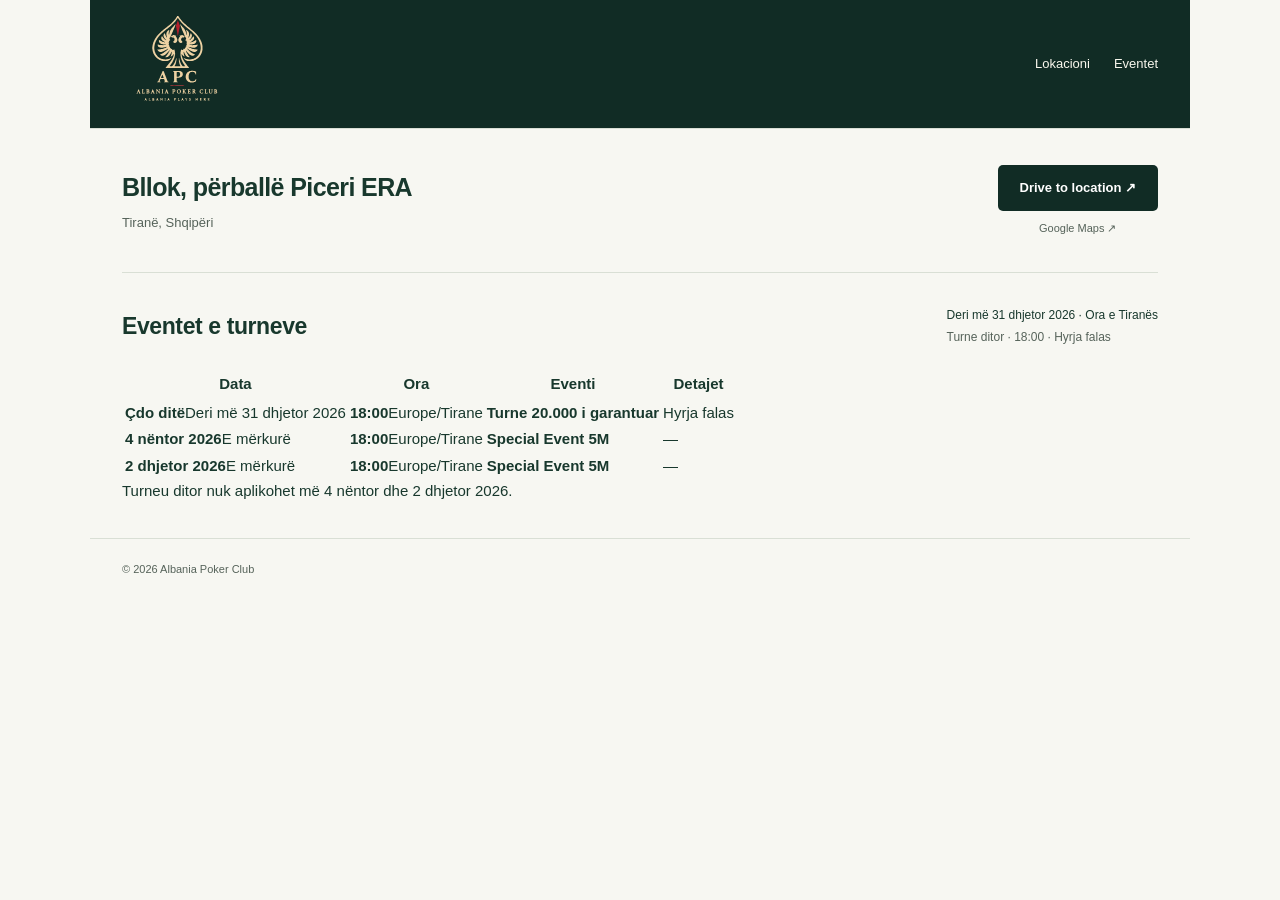
==== commit 2135647e: "Replace calendar with compact events table" ====
--- a/index.html
+++ b/index.html
@@ -3,18 +3,18 @@
 <head>
 <meta charset="utf-8"><meta name="viewport" content="width=device-width,initial-scale=1">
 <meta name="theme-color" content="#112c25">
-<meta name="description" content="Albania Poker Club. Bllok, përballë Piceri ERA. Lokacioni dhe kalendari i turneve, çdo ditë në 18:00.">
-<title>Albania Poker Club | Lokacioni & Kalendari</title>
+<meta name="description" content="Albania Poker Club. Bllok, përballë Piceri ERA. Lokacioni dhe eventet e turneve, çdo ditë në 18:00.">
+<title>Albania Poker Club | Lokacioni &amp; Eventet</title>
 <link rel="stylesheet" href="styles.css"><script src="script.js" defer></script>
 </head>
 <body>
 <a class="skip" href="#main">Kalo te përmbajtja</a>
-<header class="wrap header"><a class="brand" href="#main"><img src="assets/apc-core.svg" alt="APC · Albania Poker Club" width="110" height="96"></a><nav aria-label="Navigimi kryesor"><a href="#location">Lokacioni</a><a href="#calendar">Kalendari</a></nav></header>
+<header class="wrap header"><a class="brand" href="#main"><img src="assets/apc-core.svg" alt="APC · Albania Poker Club" width="110" height="96"></a><nav aria-label="Navigimi kryesor"><a href="#location">Lokacioni</a><a href="#calendar">Eventet</a></nav></header>
 <main id="main" class="wrap">
 <section class="location" id="location" aria-labelledby="location-heading"><div><h1 id="location-heading">Bllok, përballë Piceri ERA</h1><p>Tiranë, Shqipëri</p></div><div class="location-actions"><a class="button" href="https://www.google.com/maps/dir/?api=1&amp;destination=41.3203651%2C19.814634&amp;travelmode=driving" target="_blank" rel="noopener noreferrer">Drive to location ↗<span class="sr-only"> (hapet në skedë të re)</span></a><a class="map-link" href="https://maps.app.goo.gl/FDHMuUutxPxe1han6" target="_blank" rel="noopener noreferrer">Google Maps ↗<span class="sr-only"> (hapet në skedë të re)</span></a></div></section>
-<section id="calendar" aria-labelledby="calendar-heading"><div class="section-top"><h2 id="calendar-heading">Kalendari i turneve</h2><p>Çdo ditë · 18:00 · Ora e Tiranës<br><span>Turne ditor · Hyrja falas</span></p></div>
-<div class="schedule-layout"><div class="calendar-panel"><div class="calendar-toolbar"><h3 id="month-label" aria-live="polite"></h3><div class="calendar-controls"><button id="prev-month" type="button" aria-label="Muaji i kaluar">←</button><button id="today" type="button">Sot</button><button id="next-month" type="button" aria-label="Muaji tjetër">→</button></div></div><div class="weekdays" aria-hidden="true"><span>Hën</span><span>Mar</span><span>Mër</span><span>Enj</span><span>Pre</span><span>Sht</span><span>Die</span></div><div id="calendar-grid" class="calendar-grid" role="group" aria-label="Ditët e muajit"></div><div class="calendar-legend"><span><i class="legend-dot"></i> Turne ditor · 18:00</span><span><i class="legend-dot special-dot"></i> Turneu 5M</span></div><div id="selected-event" class="selected-event" aria-live="polite"></div><noscript><p>Turne çdo ditë në 18:00. Turneu 5M: 4 nëntor dhe 2 dhjetor 2026, ora 18:00.</p></noscript></div>
-<aside class="feature-event"><p id="featured-kicker" class="eyebrow">EVENTI I VEÇANTË</p><h3 id="featured-title">Turneu 5M</h3><div class="feature-date"><strong id="featured-number">04</strong><span id="featured-date">NËNTOR 2026 · E MËRKURË</span></div><p class="event-time">18:00</p><p id="featured-note">Gjithashtu: 2 dhjetor 2026 · 18:00</p><span id="featured-pill" class="sr-only">Turneu 5M</span><button id="show-special" type="button">Shiko datën →</button></aside></div></section>
+<section id="calendar" aria-labelledby="calendar-heading"><div class="section-top"><h2 id="calendar-heading">Eventet e turneve</h2><p>Deri më 31 dhjetor 2026 · Ora e Tiranës<br><span>Turne ditor · 18:00 · Hyrja falas</span></p></div>
+<div class="events-table-wrap"><table id="events-table" class="events-table"><caption class="sr-only">Eventet deri më 31 dhjetor 2026</caption><thead><tr><th scope="col">Data</th><th scope="col">Ora</th><th scope="col">Eventi</th><th scope="col">Detajet</th></tr></thead><tbody id="events-body"><tr data-schedule="daily"><td data-label="Data"><strong>Çdo ditë</strong><span>Deri më 31 dhjetor 2026</span></td><td data-label="Ora"><strong>18:00</strong><span>Europe/Tirane</span></td><td data-label="Eventi"><strong>Turne 20.000 i garantuar</strong></td><td data-label="Detajet">Hyrja falas</td></tr><tr class="is-special" data-date="2026-11-04"><td data-label="Data"><strong>4 nëntor 2026</strong><span>E mërkurë</span></td><td data-label="Ora"><strong>18:00</strong><span>Europe/Tirane</span></td><td data-label="Eventi"><strong>Special Event 5M</strong></td><td data-label="Detajet">—</td></tr><tr class="is-special" data-date="2026-12-02"><td data-label="Data"><strong>2 dhjetor 2026</strong><span>E mërkurë</span></td><td data-label="Ora"><strong>18:00</strong><span>Europe/Tirane</span></td><td data-label="Eventi"><strong>Special Event 5M</strong></td><td data-label="Detajet">—</td></tr></tbody></table><p class="schedule-note">Turneu ditor nuk aplikohet më 4 nëntor dhe 2 dhjetor 2026.</p></div>
+</section>
 </main>
 <footer class="wrap footer">© <span id="year">2026</span> Albania Poker Club</footer>
 </body></html>
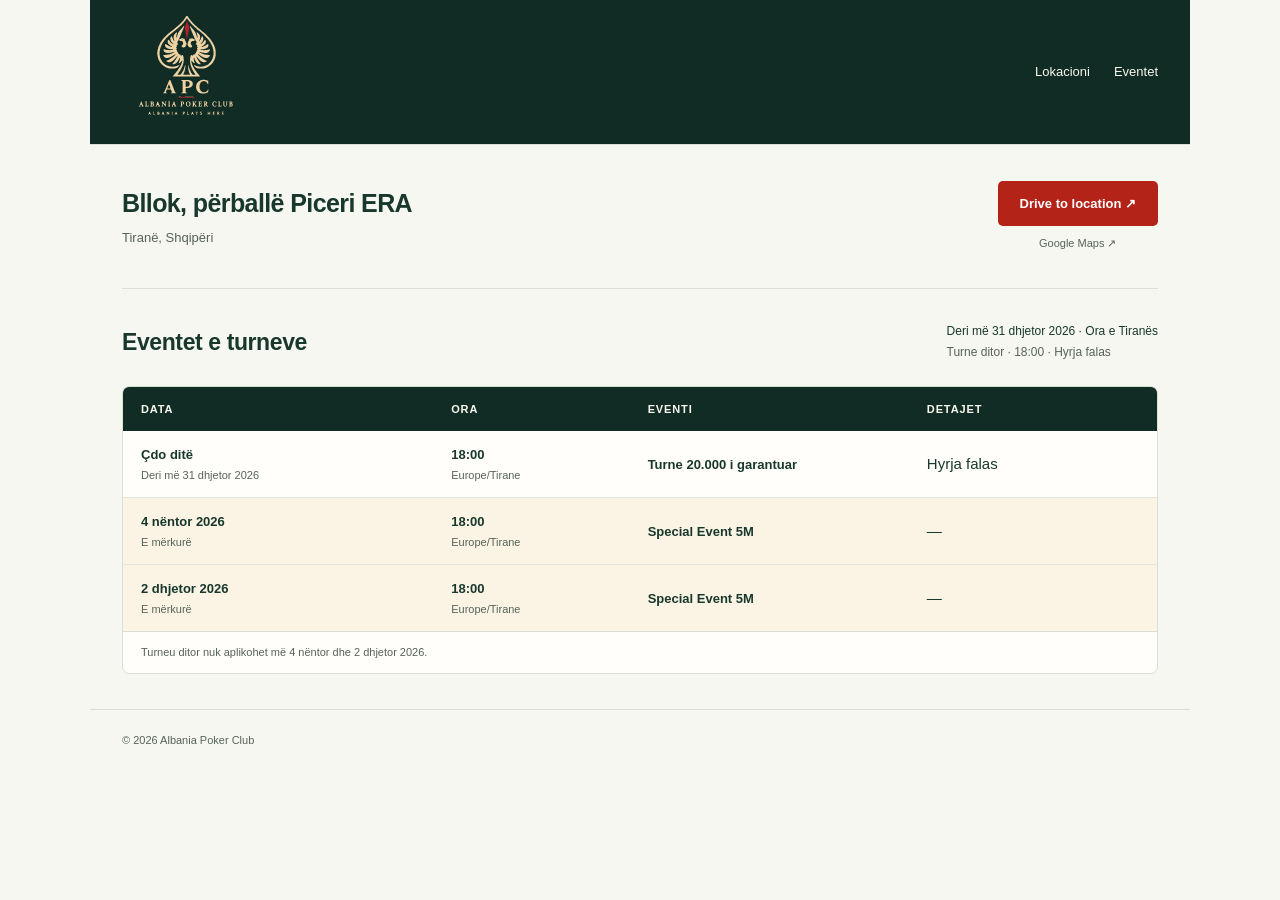
==== commit 49d4f8c7: "Version event page assets after deployment" ====
--- a/index.html
+++ b/index.html
@@ -5,7 +5,7 @@
 <meta name="theme-color" content="#112c25">
 <meta name="description" content="Albania Poker Club. Bllok, përballë Piceri ERA. Lokacioni dhe eventet e turneve, çdo ditë në 18:00.">
 <title>Albania Poker Club | Lokacioni &amp; Eventet</title>
-<link rel="stylesheet" href="styles.css"><script src="script.js" defer></script>
+<link rel="stylesheet" href="styles.css?v=20261023-1"><script src="script.js?v=20261023-1" defer></script>
 </head>
 <body>
 <a class="skip" href="#main">Kalo te përmbajtja</a>
--- a/styles.css
+++ b/styles.css
@@ -1,4 +1,5 @@
-:root{--ink:#18382d;--green:#112c25;--muted:#56635a;--cream:#f7f7f2;--line:#d9dfd5;--gold:#e5d2a8}*{box-sizing:border-box}html{scroll-behavior:smooth;scroll-padding-top:20px}body{margin:0;background:var(--cream);color:var(--ink);font:15px/1.5 Arial,Helvetica,sans-serif}a{color:inherit;text-decoration:none}button{font:inherit;cursor:pointer}a:focus-visible,button:focus-visible{outline:3px solid #a8771f;outline-offset:4px}.wrap{max-width:1100px;padding-left:32px;padding-right:32px;margin:auto}.header{display:flex;align-items:center;justify-content:space-between;gap:24px;padding-top:28px;padding-bottom:28px;border-bottom:1px solid var(--line)}.brand{font-weight:700;font-size:22px;letter-spacing:-.5px}.header nav{display:flex;gap:24px;font-size:13px}.header nav a:hover,.map-link:hover{text-decoration:underline}.location{display:flex;justify-content:space-between;align-items:center;gap:25px;padding:36px 0;border-bottom:1px solid var(--line)}h1,h2,h3,p{margin:0}h1{font-size:25px;letter-spacing:-.6px}h2{font-size:23px;letter-spacing:-.4px}.location p{margin-top:6px;color:var(--muted);font-size:13px}.location-actions{display:flex;flex-direction:column;align-items:center;gap:9px;flex-shrink:0}.button{display:inline-flex;background:var(--green);color:white;padding:13px 22px;font-size:13px;font-weight:700;border-radius:5px}.button:hover{background:#264c3e}.map-link{font-size:11px;color:var(--muted)}.section-top{display:flex;justify-content:space-between;align-items:center;gap:20px;margin:32px 0 22px}.section-top p{font-size:12px;line-height:1.8}.section-top p span{color:var(--muted)}.schedule-layout{display:grid;grid-template-columns:minmax(0,1fr) 245px;gap:24px;align-items:start}.calendar-panel{background:#fffefa;border:1px solid var(--line);border-radius:7px;padding:24px}.calendar-toolbar{display:flex;justify-content:space-between;align-items:center;gap:10px;margin-bottom:22px}.calendar-toolbar h3{font-size:20px;font-weight:600}.calendar-controls{display:flex;gap:6px}.calendar-controls button{height:36px;min-width:36px;padding:0 10px;background:transparent;border:1px solid var(--line);color:var(--ink);border-radius:4px}.calendar-controls button:hover{background:#eef1e8}.weekdays,.calendar-grid{display:grid;grid-template-columns:repeat(7,minmax(0,1fr))}.weekdays{font-size:11px;text-align:center;color:var(--muted);margin-bottom:10px}.calendar-grid{gap:5px}.calendar-day{border:1px solid #e2e6db;background:#f7f8f1;min-height:65px;padding:6px 2px;display:flex;flex-direction:column;align-items:center;justify-content:center;gap:3px;border-radius:4px;color:var(--ink);position:relative}.day-number{font-size:17px}.day-label{font-size:9px;color:var(--muted)}.calendar-day.is-today{border-color:#718866}.calendar-day.is-today:after{content:'';position:absolute;top:5px;right:5px;width:4px;height:4px;background:#375734;border-radius:50%}.calendar-day.is-special{background:var(--gold);border-color:#b99b61}.calendar-day.is-selected{background:var(--green);color:white;border-color:var(--green)}.calendar-day.is-selected .day-label{color:#e0e7d7}.calendar-day:hover{border-color:var(--green)}.calendar-legend{display:flex;gap:22px;font-size:10px;color:var(--muted);margin-top:18px}.legend-dot{display:inline-block;width:6px;height:6px;margin-right:5px;border-radius:50%;background:#708568}.special-dot{background:#b49350}.selected-event{margin-top:18px;padding-top:16px;border-top:1px solid var(--line);min-height:58px}.selected-event strong{display:block;font-size:12px;margin-bottom:4px}.selected-event span{color:var(--muted);font-size:11px}.feature-event{padding:24px;background:var(--green);color:#f9f8ee;border-radius:7px}.eyebrow{font-size:9px;letter-spacing:1.5px;color:#cfdbc5;margin-bottom:16px}.feature-event h3{font-size:27px;font-weight:500}.feature-date{display:flex;gap:13px;align-items:center;margin-top:23px}.feature-date strong{font-size:40px;font-weight:400;line-height:1}.feature-date span{font-size:10px;line-height:1.8;max-width:130px;color:#d0d9c7}.event-time{font-size:22px;margin-top:17px}#featured-note{font-size:11px;line-height:1.8;color:#d0d9c7;margin-top:17px}.feature-event button{background:transparent;border:0;border-top:1px solid #75846b;color:var(--gold);width:100%;text-align:left;margin-top:20px;padding:17px 0 0;font-size:12px}.footer{margin-top:35px;padding-top:22px;padding-bottom:22px;border-top:1px solid var(--line);font-size:11px;color:var(--muted)}.sr-only,.skip:not(:focus){position:absolute;width:1px;height:1px;padding:0;margin:-1px;overflow:hidden;clip:rect(0,0,0,0);white-space:nowrap;border:0}.skip:focus{position:fixed;left:10px;top:10px;background:white;padding:12px;z-index:10}
-@media(max-width:780px){.wrap{padding-left:22px;padding-right:22px}.schedule-layout{grid-template-columns:1fr}.feature-event{display:grid;grid-template-columns:1fr 1fr;gap:8px 20px}.feature-event .eyebrow{grid-column:1/-1;margin:0}.feature-date{grid-column:2;grid-row:2/4;margin:0}.event-time{margin:0}.feature-event button{grid-column:1/-1;margin-top:8px}#featured-note{margin-top:4px;grid-column:1/-1}.location{align-items:flex-start}h1{font-size:23px}.calendar-day{min-height:66px}}@media(max-width:520px){.wrap{padding-left:18px;padding-right:18px}.header{padding-top:22px;padding-bottom:22px;gap:12px;flex-wrap:wrap}.brand{font-size:21px}.header nav{font-size:12px;gap:20px}.location{flex-direction:column;padding:25px 0;gap:18px}.location-actions{width:100%;flex-direction:row;gap:18px;justify-content:flex-start}.button{padding:13px 17px;font-size:12px}.section-top{display:block;margin-top:26px}.section-top p{margin-top:10px}.calendar-panel{padding:17px 10px}.calendar-toolbar h3{font-size:19px}.calendar-controls button{min-width:31px;height:34px;padding:0 8px}.calendar-controls{gap:4px}.calendar-grid{gap:3px}.calendar-day{min-height:54px}.day-label{font-size:8px}.weekdays{font-size:10px}.calendar-legend{font-size:9px;gap:14px}.selected-event strong{font-size:11px}.feature-event{padding:20px}h2{font-size:22px}.footer{margin-top:26px}}@media(prefers-reduced-motion:reduce){html{scroll-behavior:auto}}
-
-.header{background:var(--green);color:#f9f8ee;padding-top:16px;padding-bottom:16px}.brand{display:flex;align-items:center}.brand img{display:block;width:110px;height:auto;max-width:100%}@media(max-width:520px){.header{flex-wrap:nowrap}.brand img{width:96px}.header nav{gap:18px}}
+:root{--ink:#18382d;--green:#112c25;--muted:#56635a;--cream:#f7f7f2;--line:#d9dfd5;--gold:#e5d2a8}*{box-sizing:border-box}html{scroll-behavior:smooth;scroll-padding-top:20px}body{margin:0;background:var(--cream);color:var(--ink);font:15px/1.5 Arial,Helvetica,sans-serif}a{color:inherit;text-decoration:none}a:focus-visible{outline:3px solid #a8771f;outline-offset:4px}.wrap{max-width:1100px;padding-left:32px;padding-right:32px;margin:auto}.header{display:flex;align-items:center;justify-content:space-between;gap:24px;padding-top:16px;padding-bottom:16px;border-bottom:1px solid var(--line);background:var(--green);color:#f9f8ee}.brand{display:flex;align-items:center;font-weight:700;font-size:22px;letter-spacing:-.5px}.brand img{display:block;width:128px;height:auto;max-width:100%}.header nav{display:flex;gap:24px;font-size:13px}.header nav a:hover,.map-link:hover{text-decoration:underline}.location{display:flex;justify-content:space-between;align-items:center;gap:25px;padding:36px 0;border-bottom:1px solid var(--line)}h1,h2,h3,p{margin:0}h1{font-size:25px;letter-spacing:-.6px}h2{font-size:23px;letter-spacing:-.4px}.location p{margin-top:6px;color:var(--muted);font-size:13px}.location-actions{display:flex;flex-direction:column;align-items:center;gap:9px;flex-shrink:0}.button{display:inline-flex;background:#b42318;color:#fff;padding:13px 22px;font-size:13px;font-weight:700;border-radius:5px}.button:hover{background:#8f1d14}.button:focus-visible{outline-color:#8f1d14;box-shadow:0 0 0 2px #fff}.map-link{font-size:11px;color:var(--muted)}.section-top{display:flex;justify-content:space-between;align-items:center;gap:20px;margin:32px 0 22px}.section-top p{font-size:12px;line-height:1.8}.section-top p span{color:var(--muted)}.events-table-wrap{overflow:hidden;background:#fffefa;border:1px solid var(--line);border-radius:7px}.events-table{width:100%;border-collapse:collapse;text-align:left}.events-table th{padding:14px 18px;background:var(--green);color:#f9f8ee;font-size:11px;letter-spacing:.08em;text-transform:uppercase}.events-table td{padding:14px 18px;border-bottom:1px solid #e2e6db;vertical-align:middle}.events-table tbody tr:last-child td{border-bottom:0}.events-table tbody tr:hover{background:#f2f4ed}.events-table tbody tr.is-special{background:#fbf4e4}.events-table tbody tr.is-special:hover{background:#f7ecd4}.events-table th:nth-child(1){width:30%}.events-table th:nth-child(2){width:19%}.events-table th:nth-child(3){width:27%}.events-table td strong{display:block;font-size:13px}.events-table td span{display:block;margin-top:2px;color:var(--muted);font-size:11px}.schedule-note{padding:12px 18px;border-top:1px solid var(--line);color:var(--muted);font-size:11px}.footer{margin-top:35px;padding-top:22px;padding-bottom:22px;border-top:1px solid var(--line);font-size:11px;color:var(--muted)}.sr-only,.skip:not(:focus){position:absolute;width:1px;height:1px;padding:0;margin:-1px;overflow:hidden;clip:rect(0,0,0,0);white-space:nowrap;border:0}.skip:focus{position:fixed;left:10px;top:10px;background:white;padding:12px;z-index:10}
+@media(max-width:780px){.wrap{padding-left:22px;padding-right:22px}.location{align-items:flex-start}h1{font-size:23px}}
+@media(max-width:640px){.events-table-wrap{overflow:visible;background:transparent;border:0;border-radius:0}.events-table,.events-table tbody,.events-table tr,.events-table td{display:block;width:100%}.events-table thead{position:absolute;width:1px;height:1px;padding:0;margin:-1px;overflow:hidden;clip:rect(0,0,0,0);white-space:nowrap;border:0}.events-table tbody{display:grid;gap:12px}.events-table tr{overflow:hidden;background:#fffefa;border:1px solid var(--line);border-radius:7px}.events-table td{display:grid;grid-template-columns:86px minmax(0,1fr);gap:12px;padding:10px 12px;border-bottom:1px solid #e2e6db}.events-table td::before{content:attr(data-label);color:var(--muted);font-size:10px;font-weight:700;letter-spacing:.06em;text-transform:uppercase}.events-table td>span{grid-column:2}.events-table td:last-child{border-bottom:0}.events-table tbody tr:hover{background:#fffefa}.events-table tbody tr.is-special,.events-table tbody tr.is-special:hover{background:#fbf4e4}.events-table td strong{font-size:12px}.events-table td span{font-size:10px}.schedule-note{margin-top:10px;padding:12px;background:#fffefa;border:1px solid var(--line);border-radius:7px}}
+@media(max-width:520px){.wrap{padding-left:18px;padding-right:18px}.header{flex-wrap:nowrap;padding-top:22px;padding-bottom:22px;gap:12px}.brand img{width:112px}.header nav{font-size:12px;gap:18px}.location{flex-direction:column;padding:25px 0;gap:18px}.location-actions{width:100%;flex-direction:row;gap:18px;justify-content:flex-start}.button{padding:13px 17px;font-size:12px}.section-top{display:block;margin-top:26px}.section-top p{margin-top:10px}h2{font-size:22px}.footer{margin-top:26px}}
+@media(prefers-reduced-motion:reduce){html{scroll-behavior:auto}}
